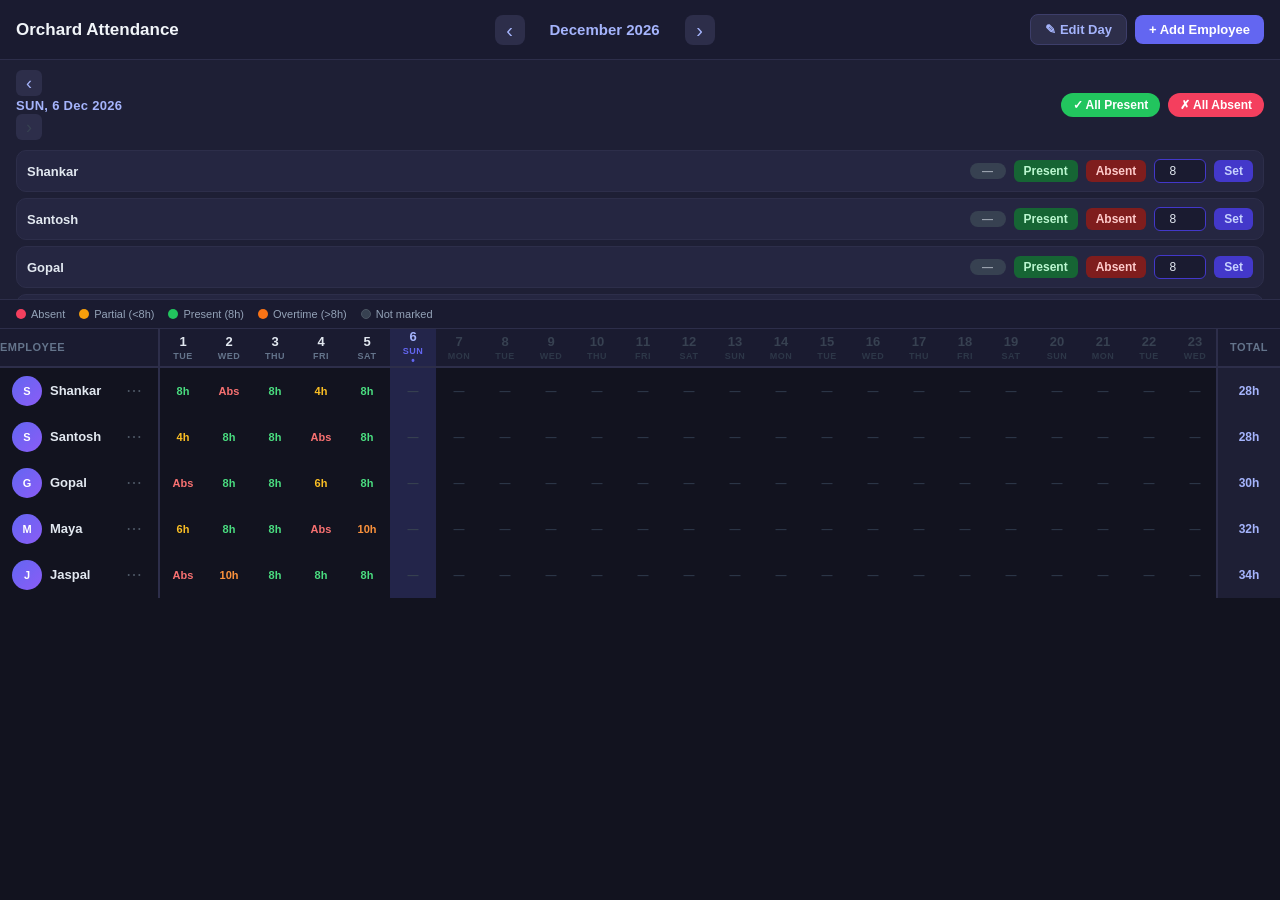
==== attendance-tracker/attendance-tracker-standalone.html @ bece3ba0 "Add prev/next day arrows to quick panel - ‹ › buttons appear beside the date label once a day is sel" ====
<!DOCTYPE html>
<html lang="en">
<head>
  <meta charset="UTF-8" />
  <meta name="viewport" content="width=device-width, initial-scale=1.0" />
  <title>Orchard Attendance</title>
  <style>
/* ── Reset ──────────────────────────────────────────────────────────────── */
*, *::before, *::after { box-sizing: border-box; margin: 0; padding: 0; }

html, body { height: 100%; }

body {
  font-family: -apple-system, BlinkMacSystemFont, 'Segoe UI', Roboto, sans-serif;
  background: #12131f;
  color: #e2e8f0;
  display: flex;
  flex-direction: column;
  min-height: 100vh;
  overflow-x: hidden;
}

.view { display: flex; flex-direction: column; height: 100vh; overflow: hidden; }


/* ══════════════════════════════════════════════════════════
   MONTH VIEW – HEADER
══════════════════════════════════════════════════════════ */
.app-header {
  display: flex;
  align-items: center;
  justify-content: space-between;
  gap: 10px;
  padding: 14px 16px;
  background: #1a1b30;
  border-bottom: 1px solid #2d2e4a;
  flex-shrink: 0;
  flex-wrap: wrap;
}

.app-title {
  font-size: 17px;
  font-weight: 700;
  color: #f1f5f9;
  white-space: nowrap;
}

.month-nav-row {
  display: flex;
  align-items: center;
  gap: 10px;
}

.month-label {
  font-size: 15px;
  font-weight: 600;
  color: #a5b4fc;
  min-width: 140px;
  text-align: center;
}

.nav-btn {
  background: #2d2e4a;
  border: none;
  color: #a5b4fc;
  font-size: 20px;
  line-height: 1;
  width: 30px;
  height: 30px;
  border-radius: 8px;
  cursor: pointer;
  display: flex;
  align-items: center;
  justify-content: center;
  transition: background 0.15s;
}
.nav-btn:hover { background: #3d3e6a; }

.add-emp-btn {
  background: #6366f1;
  color: #fff;
  border: none;
  padding: 7px 14px;
  border-radius: 8px;
  font-size: 13px;
  font-weight: 600;
  cursor: pointer;
  white-space: nowrap;
  transition: background 0.2s;
}
.add-emp-btn:hover { background: #4f46e5; }

.header-actions {
  display: flex;
  align-items: center;
  gap: 8px;
  flex-wrap: wrap;
}

.edit-day-btn {
  background: #2d2e4a;
  color: #a5b4fc;
  border: 1px solid #3d3e6a;
  padding: 7px 14px;
  border-radius: 8px;
  font-size: 13px;
  font-weight: 600;
  cursor: pointer;
  white-space: nowrap;
  transition: background 0.2s;
}
.edit-day-btn:hover { background: #3d3e6a; }


/* ══════════════════════════════════════════════════════════
   QUICK MARK PANEL
══════════════════════════════════════════════════════════ */
.quick-panel {
  background: #1e1f35;
  border-bottom: 1px solid #2d2e4a;
  padding: 10px 16px 12px;
  flex-shrink: 0;
  max-height: 240px;
  overflow-y: auto;
}

.quick-panel-hdr {
  display: flex;
  align-items: center;
  justify-content: space-between;
  gap: 10px;
  margin-bottom: 10px;
  flex-wrap: wrap;
}

.day-nav-btn {
  background: #2d2e4a;
  border: none;
  color: #a5b4fc;
  font-size: 18px;
  line-height: 1;
  width: 26px;
  height: 26px;
  border-radius: 6px;
  cursor: pointer;
  display: flex;
  align-items: center;
  justify-content: center;
  flex-shrink: 0;
  transition: background 0.15s;
}
.day-nav-btn:hover:not(:disabled) { background: #3d3e6a; }
.day-nav-btn:disabled { color: #374151; cursor: default; }

.quick-date-label {
  font-size: 13px;
  font-weight: 700;
  color: #a5b4fc;
  letter-spacing: 0.3px;
}

.bulk-actions {
  display: flex;
  gap: 8px;
}

.bulk-btn {
  padding: 5px 12px;
  border: none;
  border-radius: 20px;
  font-size: 12px;
  font-weight: 700;
  cursor: pointer;
  transition: opacity 0.2s;
}
.bulk-btn:hover { opacity: 0.85; }
.bulk-present { background: #22c55e; color: #fff; }
.bulk-absent  { background: #f43f5e; color: #fff; }

.quick-hint {
  font-size: 13px;
  color: #64748b;
  padding: 8px 0;
}

/* Employee quick-mark cards */
.quick-emp-list {
  display: flex;
  flex-direction: column;
  gap: 6px;
}

.qcard {
  display: flex;
  align-items: center;
  gap: 8px;
  padding: 8px 10px;
  background: #252641;
  border-radius: 10px;
  border: 1px solid #2d2e4a;
  flex-wrap: wrap;
}

.qcard-name {
  font-size: 13px;
  font-weight: 600;
  color: #e2e8f0;
  min-width: 80px;
  flex: 1;
}

.qcard-badge {
  font-size: 11px;
  font-weight: 700;
  padding: 2px 8px;
  border-radius: 10px;
  min-width: 36px;
  text-align: center;
}
.badge-unmarked  { background: #374151; color: #9ca3af; }
.badge-present   { background: #16a34a; color: #fff; }
.badge-absent    { background: #dc2626; color: #fff; }
.badge-partial   { background: #d97706; color: #fff; }
.badge-overtime  { background: #ea580c; color: #fff; }

.qbtn {
  padding: 4px 10px;
  border: none;
  border-radius: 6px;
  font-size: 12px;
  font-weight: 600;
  cursor: pointer;
  transition: opacity 0.15s;
}
.qbtn:hover { opacity: 0.8; }
.qbtn-present { background: #166534; color: #bbf7d0; }
.qbtn-absent  { background: #7f1d1d; color: #fecaca; }
.qbtn-set     { background: #4338ca; color: #c7d2fe; }

.qhrs-input {
  width: 52px;
  padding: 4px 6px;
  border-radius: 6px;
  border: 1px solid #4338ca;
  background: #1a1b30;
  color: #e2e8f0;
  font-size: 12px;
  text-align: center;
}

.qcard-future {
  font-size: 11px;
  color: #4b5563;
  font-style: italic;
}


/* ══════════════════════════════════════════════════════════
   LEGEND
══════════════════════════════════════════════════════════ */
.legend-bar {
  display: flex;
  align-items: center;
  gap: 14px;
  padding: 8px 16px;
  background: #1a1b30;
  border-bottom: 1px solid #2d2e4a;
  flex-shrink: 0;
  overflow-x: auto;
  white-space: nowrap;
}

.li {
  display: inline-flex;
  align-items: center;
  gap: 5px;
  font-size: 11px;
  color: #94a3b8;
}

.ld {
  width: 10px;
  height: 10px;
  border-radius: 50%;
  flex-shrink: 0;
}
.ld-absent   { background: #f43f5e; }
.ld-partial  { background: #f59e0b; }
.ld-present  { background: #22c55e; }
.ld-overtime { background: #f97316; }
.ld-unmarked { background: #374151; border: 1px solid #4b5563; }


/* ══════════════════════════════════════════════════════════
   ATTENDANCE GRID
══════════════════════════════════════════════════════════ */
.grid-outer {
  flex: 1;
  overflow: auto;
  position: relative;
}

.att-table {
  border-collapse: separate;
  border-spacing: 0;
  min-width: max-content;
  width: 100%;
}

/* ── Header row ── */
.att-table thead th {
  position: sticky;
  top: 0;
  z-index: 3;
  background: #1a1b30;
  border-bottom: 2px solid #2d2e4a;
  white-space: nowrap;
  padding: 0;
}

/* ── Employee column (sticky left) ── */
.th-emp, .td-emp {
  position: sticky;
  left: 0;
  z-index: 4;
  background: #1a1b30;
  min-width: 160px;
  max-width: 200px;
}
.th-emp { z-index: 6; } /* corner: sticky both top and left */
.td-emp { background: #12131f; border-right: 2px solid #2d2e4a; }

/* ── Total column (sticky right) ── */
.th-total, .td-total {
  position: sticky;
  right: 0;
  z-index: 4;
  background: #1a1b30;
  min-width: 64px;
  text-align: center;
}
.th-total { z-index: 6; } /* corner */
.td-total {
  background: #1e1f35;
  font-weight: 700;
  color: #a5b4fc;
  border-left: 2px solid #2d2e4a;
  font-size: 12px;
  padding: 0 10px;
}

/* ── Header cells ── */
.th-emp {
  padding: 10px 12px;
  font-size: 11px;
  font-weight: 700;
  color: #64748b;
  letter-spacing: 0.5px;
  text-align: left;
  border-right: 2px solid #2d2e4a;
}

.th-total {
  padding: 10px 8px;
  font-size: 11px;
  font-weight: 700;
  color: #64748b;
  letter-spacing: 0.5px;
  border-left: 2px solid #2d2e4a;
}

.th-day {
  padding: 6px 4px;
  text-align: center;
  min-width: 46px;
  cursor: pointer;
  transition: background 0.15s;
  user-select: none;
}
.th-day:hover { background: #252641; }

.th-dnum {
  display: block;
  font-size: 13px;
  font-weight: 700;
  color: #e2e8f0;
  line-height: 1.2;
}
.th-dname {
  display: block;
  font-size: 9px;
  color: #64748b;
  letter-spacing: 0.5px;
  margin-top: 1px;
}
.today-bullet {
  display: block;
  font-size: 10px;
  color: #6366f1;
  line-height: 1;
}

/* Today column */
.col-today .th-dnum { color: #6366f1; }
.col-today .th-dname { color: #6366f1; }
.col-today { background: #1c1e3a; }

/* Future column */
.col-future .th-dnum { color: #374151; }
.col-future .th-dname { color: #2d3748; }

/* Selected column */
.col-selected { background: #23254a !important; }
.col-selected .th-dnum { color: #a5b4fc; }

/* ── Body rows ── */
.att-table tbody tr {
  border-bottom: 1px solid #1e1f35;
}
.att-table tbody tr:hover .td-emp { background: #1e1f35; }

/* ── Day cells ── */
.td-day {
  text-align: center;
  font-size: 11px;
  font-weight: 600;
  padding: 10px 4px;
  cursor: pointer;
  transition: background 0.12s, opacity 0.12s;
  color: #94a3b8;
}
.td-day:hover { background: #252641; }

.td-day.cell-future { color: #2d3748; cursor: default; }
.td-day.cell-future:hover { background: transparent; }

/* Column highlighting */
.td-day.cell-today-col { background: #1c1e3a; }
.td-day.cell-sel-col   { background: #23254a; }

/* Attendance status colours */
.cell-present  { color: #4ade80; }
.cell-absent   { color: #f87171; }
.cell-partial  { color: #fbbf24; }
.cell-overtime { color: #fb923c; }
.cell-unmarked { color: #374151; }

/* ── Employee name cell ── */
.emp-row-cell {
  display: flex;
  align-items: center;
  gap: 8px;
  padding: 8px 12px;
}

.emp-av {
  width: 30px;
  height: 30px;
  border-radius: 50%;
  background: linear-gradient(135deg, #6366f1, #8b5cf6);
  display: flex;
  align-items: center;
  justify-content: center;
  font-size: 11px;
  font-weight: 700;
  color: #fff;
  flex-shrink: 0;
}

.emp-nm {
  font-size: 13px;
  font-weight: 600;
  color: #e2e8f0;
  cursor: pointer;
  flex: 1;
  white-space: nowrap;
  overflow: hidden;
  text-overflow: ellipsis;
  transition: color 0.15s;
}
.emp-nm:hover { color: #a5b4fc; text-decoration: underline; }

.emp-menu {
  background: none;
  border: none;
  color: #4b5563;
  font-size: 16px;
  cursor: pointer;
  padding: 2px 4px;
  border-radius: 4px;
  flex-shrink: 0;
  line-height: 1;
  transition: color 0.15s, background 0.15s;
}
.emp-menu:hover { color: #a5b4fc; background: #2d2e4a; }


/* ══════════════════════════════════════════════════════════
   EMPLOYEE VIEW
══════════════════════════════════════════════════════════ */
.emp-header {
  display: flex;
  align-items: center;
  justify-content: space-between;
  padding: 14px 16px;
  background: #fff;
  border-bottom: 1px solid #f0f0f0;
  flex-shrink: 0;
}

.back-btn {
  background: none;
  border: none;
  font-size: 15px;
  font-weight: 600;
  color: #6366f1;
  cursor: pointer;
  padding: 4px 0;
}

.emp-header-title {
  font-size: 16px;
  font-weight: 700;
  color: #1a1a2e;
}

#employee-view {
  background: #f8fafc;
  overflow-y: auto;
}

/* ── Profile Card ── */
.ep-profile-card {
  display: flex;
  align-items: center;
  gap: 16px;
  padding: 20px 20px 16px;
  background: #fff;
}

.ep-avatar {
  width: 68px;
  height: 68px;
  border-radius: 50%;
  background: linear-gradient(135deg, #6366f1, #8b5cf6);
  display: flex;
  align-items: center;
  justify-content: center;
  font-size: 22px;
  font-weight: 800;
  color: #fff;
  flex-shrink: 0;
}

.ep-name {
  font-size: 20px;
  font-weight: 800;
  color: #1a1a2e;
}

.ep-role {
  font-size: 13px;
  color: #6b7280;
  margin-top: 3px;
}

/* ── Stats Row ── */
.ep-stats-row {
  display: flex;
  align-items: stretch;
  margin: 0 16px 14px;
  background: #fff;
  border-radius: 14px;
  border: 1px solid #e5e7eb;
  overflow: hidden;
}

.ep-stat {
  flex: 1;
  display: flex;
  flex-direction: column;
  align-items: center;
  justify-content: center;
  padding: 14px 8px;
  gap: 4px;
}

.ep-stat-num {
  font-size: 22px;
  font-weight: 800;
  color: #1a1a2e;
}

.ep-stat-lbl {
  font-size: 11px;
  color: #9ca3af;
  text-align: center;
}

.ep-stat-divider {
  width: 1px;
  background: #e5e7eb;
  margin: 10px 0;
}

/* ── Calendar nav ── */
.ep-cal-nav {
  display: flex;
  align-items: center;
  justify-content: space-between;
  padding: 10px 20px 6px;
}

.ep-cal-month {
  font-size: 15px;
  font-weight: 700;
  color: #1a1a2e;
}

.ep-nav-btn {
  background: #f3f4f6;
  border: none;
  width: 32px;
  height: 32px;
  border-radius: 8px;
  font-size: 18px;
  cursor: pointer;
  color: #374151;
  display: flex;
  align-items: center;
  justify-content: center;
  transition: background 0.15s;
}
.ep-nav-btn:hover { background: #e5e7eb; }

/* ── Calendar grid ── */
.ep-calendar {
  padding: 0 16px 8px;
}

.ep-cal-header {
  display: grid;
  grid-template-columns: repeat(7, 1fr);
  margin-bottom: 4px;
}

.ep-cal-header span {
  text-align: center;
  font-size: 11px;
  font-weight: 700;
  color: #9ca3af;
  padding: 6px 0;
}

.ep-cal-grid {
  display: grid;
  grid-template-columns: repeat(7, 1fr);
  gap: 4px;
}

.ep-day {
  aspect-ratio: 1;
  display: flex;
  align-items: center;
  justify-content: center;
  border-radius: 50%;
  font-size: 13px;
  font-weight: 500;
  cursor: pointer;
  color: #374151;
  transition: all 0.12s;
  user-select: none;
  position: relative;
}

.ep-day.empty { pointer-events: none; }

.ep-day.ep-future { color: #d1d5db; cursor: default; pointer-events: none; }

.ep-day.ep-today {
  font-weight: 800;
  box-shadow: 0 0 0 2px #6366f1;
  color: #6366f1;
}

.ep-day:not(.empty):not(.ep-future):hover {
  background: #f3f4f6;
}

/* Attendance states on calendar */
.ep-day.ep-present  { background: #22c55e; color: #fff; }
.ep-day.ep-absent   { background: #f43f5e; color: #fff; }
.ep-day.ep-partial  { background: linear-gradient(135deg, #22c55e 50%, #fbbf24 50%); color: #fff; }
.ep-day.ep-overtime { background: #f97316; color: #fff; }
.ep-day.ep-unmarked { color: #374151; }

/* today + status combo */
.ep-day.ep-today.ep-present  { background: #16a34a; box-shadow: 0 0 0 2px #16a34a; color: #fff; }
.ep-day.ep-today.ep-absent   { background: #e11d48; box-shadow: 0 0 0 2px #e11d48; color: #fff; }
.ep-day.ep-today.ep-partial  { background: linear-gradient(135deg, #16a34a 50%, #d97706 50%); box-shadow: 0 0 0 2px #16a34a; color: #fff; }
.ep-day.ep-today.ep-overtime { background: #ea580c; box-shadow: 0 0 0 2px #ea580c; color: #fff; }

/* Hours label under day number */
.ep-day .ep-hrs-sub {
  position: absolute;
  bottom: 1px;
  font-size: 7px;
  font-weight: 700;
  opacity: 0.85;
  line-height: 1;
}

/* ── Employee view legend ── */
.ep-legend {
  display: flex;
  flex-wrap: wrap;
  gap: 12px;
  padding: 8px 20px 20px;
}

.ep-li {
  display: flex;
  align-items: center;
  gap: 6px;
  font-size: 12px;
  color: #6b7280;
}

.ep-ld {
  width: 13px;
  height: 13px;
  border-radius: 50%;
  flex-shrink: 0;
}
.ep-ld.present  { background: #22c55e; }
.ep-ld.absent   { background: #f43f5e; }
.ep-ld.partial  { background: linear-gradient(135deg, #22c55e 50%, #fbbf24 50%); }
.ep-ld.overtime { background: #f97316; }


/* ══════════════════════════════════════════════════════════
   CELL EDIT POPUP
══════════════════════════════════════════════════════════ */
.popup-overlay {
  position: fixed;
  inset: 0;
  z-index: 40;
  background: transparent;
}

.cell-popup {
  position: fixed;
  z-index: 50;
  background: #1e1f35;
  border: 1px solid #3d3e6a;
  border-radius: 12px;
  min-width: 220px;
  box-shadow: 0 8px 32px rgba(0,0,0,0.5);
}

.cp-header {
  display: flex;
  align-items: center;
  justify-content: space-between;
  padding: 10px 14px 8px;
  border-bottom: 1px solid #2d2e4a;
}

.cp-title {
  font-size: 12px;
  font-weight: 700;
  color: #a5b4fc;
}

.cp-close {
  background: none;
  border: none;
  color: #64748b;
  font-size: 18px;
  cursor: pointer;
  line-height: 1;
  padding: 0 2px;
}
.cp-close:hover { color: #e2e8f0; }

.cp-body {
  padding: 12px 14px 14px;
  display: flex;
  flex-direction: column;
  gap: 10px;
}

.cp-quick-row {
  display: flex;
  gap: 8px;
}

.cp-btn {
  flex: 1;
  padding: 8px 4px;
  border: none;
  border-radius: 8px;
  font-size: 12px;
  font-weight: 700;
  cursor: pointer;
  transition: opacity 0.15s;
}
.cp-btn:hover { opacity: 0.85; }
.cp-present { background: #16a34a; color: #fff; }
.cp-absent  { background: #dc2626; color: #fff; }
.cp-set     { background: #4338ca; color: #c7d2fe; flex: 0; padding: 8px 14px; }

.cp-custom-row {
  display: flex;
  align-items: center;
  gap: 8px;
}

.cp-custom-label {
  font-size: 11px;
  color: #94a3b8;
  flex: 1;
}

.cp-hours-input {
  width: 58px;
  padding: 6px 8px;
  border-radius: 6px;
  border: 1px solid #4338ca;
  background: #12131f;
  color: #e2e8f0;
  font-size: 13px;
  text-align: center;
}

.cp-clear-btn {
  width: 100%;
  padding: 7px;
  border: 1px solid #374151;
  border-radius: 8px;
  background: transparent;
  color: #6b7280;
  font-size: 12px;
  cursor: pointer;
  transition: all 0.15s;
}
.cp-clear-btn:hover { border-color: #f43f5e; color: #f43f5e; }


/* ══════════════════════════════════════════════════════════
   ADD EMPLOYEE MODAL
══════════════════════════════════════════════════════════ */
.modal-overlay {
  position: fixed;
  inset: 0;
  background: rgba(0,0,0,0.7);
  z-index: 60;
  display: flex;
  align-items: center;
  justify-content: center;
  padding: 20px;
}

.modal {
  background: #1e1f35;
  border: 1px solid #3d3e6a;
  border-radius: 16px;
  padding: 24px;
  width: 100%;
  max-width: 360px;
  box-shadow: 0 12px 48px rgba(0,0,0,0.6);
}

.modal-title {
  font-size: 17px;
  font-weight: 700;
  color: #e2e8f0;
  margin-bottom: 18px;
}

.modal-field {
  display: flex;
  flex-direction: column;
  gap: 6px;
  margin-bottom: 14px;
}

.modal-field label {
  font-size: 12px;
  font-weight: 600;
  color: #94a3b8;
}

.modal-hint {
  font-size: 12px;
  color: #64748b;
  margin-bottom: 16px;
  line-height: 1.5;
}

.modal-field input {
  padding: 10px 12px;
  border-radius: 8px;
  border: 1px solid #3d3e6a;
  background: #12131f;
  color: #e2e8f0;
  font-size: 14px;
  outline: none;
  transition: border-color 0.2s;
}
.modal-field input:focus { border-color: #6366f1; }
.modal-field input[type="date"] { color-scheme: dark; cursor: pointer; }

.modal-actions {
  display: flex;
  gap: 10px;
  margin-top: 20px;
}

.modal-cancel {
  flex: 1;
  padding: 10px;
  border: 1px solid #374151;
  border-radius: 8px;
  background: transparent;
  color: #94a3b8;
  font-size: 14px;
  font-weight: 600;
  cursor: pointer;
  transition: all 0.15s;
}
.modal-cancel:hover { border-color: #64748b; color: #e2e8f0; }

.modal-add {
  flex: 2;
  padding: 10px;
  border: none;
  border-radius: 8px;
  background: #6366f1;
  color: #fff;
  font-size: 14px;
  font-weight: 700;
  cursor: pointer;
  transition: background 0.15s;
}
.modal-add:hover { background: #4f46e5; }


/* ══════════════════════════════════════════════════════════
   CONTEXT MENU (employee ⋯)
══════════════════════════════════════════════════════════ */
.ctx-menu {
  position: fixed;
  z-index: 55;
  background: #1e1f35;
  border: 1px solid #3d3e6a;
  border-radius: 10px;
  min-width: 170px;
  box-shadow: 0 6px 20px rgba(0,0,0,0.5);
  overflow: hidden;
}

.ctx-item {
  display: block;
  width: 100%;
  padding: 11px 16px;
  background: none;
  border: none;
  text-align: left;
  font-size: 13px;
  font-weight: 500;
  color: #e2e8f0;
  cursor: pointer;
  transition: background 0.12s;
}
.ctx-item:hover { background: #2d2e4a; }
.ctx-danger { color: #f87171; }
.ctx-danger:hover { background: #3b1a1a; }


/* ══════════════════════════════════════════════════════════
   TOAST
══════════════════════════════════════════════════════════ */
.toast {
  position: fixed;
  bottom: 28px;
  left: 50%;
  transform: translateX(-50%) translateY(80px);
  background: #1e1f35;
  border: 1px solid #3d3e6a;
  color: #e2e8f0;
  padding: 10px 22px;
  border-radius: 22px;
  font-size: 13px;
  font-weight: 600;
  opacity: 0;
  transition: all 0.28s ease;
  pointer-events: none;
  white-space: nowrap;
  z-index: 100;
  box-shadow: 0 4px 16px rgba(0,0,0,0.4);
}
.toast.show {
  opacity: 1;
  transform: translateX(-50%) translateY(0);
}

</style>
</head>
<body>

  <!-- ══════════════════════════════════════════════════════════════════
       MONTH VIEW  (default)
  ══════════════════════════════════════════════════════════════════ -->
  <div id="month-view" class="view">

    <!-- Header -->
    <header class="app-header">
      <span class="app-title">Orchard Attendance</span>
      <div class="month-nav-row">
        <button class="nav-btn" id="mv-prev">&#8249;</button>
        <span class="month-label" id="mv-month-label">February 2026</span>
        <button class="nav-btn" id="mv-next">&#8250;</button>
      </div>
      <div class="header-actions">
        <button class="edit-day-btn" id="edit-day-btn">&#9998; Edit Day</button>
        <button class="add-emp-btn" id="add-emp-btn">+ Add Employee</button>
      </div>
    </header>

    <!-- Quick Mark Panel -->
    <div class="quick-panel" id="quick-panel">
      <div class="quick-panel-hdr">
        <div class="quick-date-info">
          <button class="day-nav-btn" id="qd-prev" style="display:none">&#8249;</button>
          <span class="quick-date-label" id="quick-date-label">Select a day to mark attendance</span>
          <button class="day-nav-btn" id="qd-next" style="display:none">&#8250;</button>
        </div>
        <div class="bulk-actions" id="bulk-actions" style="display:none">
          <button class="bulk-btn bulk-present" id="bulk-present">&#10003; All Present</button>
          <button class="bulk-btn bulk-absent"  id="bulk-absent">&#10007; All Absent</button>
        </div>
      </div>
      <div class="quick-emp-list" id="quick-emp-list">
        <p class="quick-hint">&#8593; Click any day column above to mark attendance</p>
      </div>
    </div>

    <!-- Legend -->
    <div class="legend-bar">
      <span class="li"><span class="ld ld-absent"></span>Absent</span>
      <span class="li"><span class="ld ld-partial"></span>Partial (&lt;8h)</span>
      <span class="li"><span class="ld ld-present"></span>Present (8h)</span>
      <span class="li"><span class="ld ld-overtime"></span>Overtime (&gt;8h)</span>
      <span class="li"><span class="ld ld-unmarked"></span>Not marked</span>
    </div>

    <!-- Attendance Grid -->
    <div class="grid-outer" id="grid-outer">
      <table class="att-table">
        <thead><tr id="grid-head-row"></tr></thead>
        <tbody id="grid-body"></tbody>
      </table>
    </div>

  </div><!-- /month-view -->


  <!-- ══════════════════════════════════════════════════════════════════
       EMPLOYEE VIEW
  ══════════════════════════════════════════════════════════════════ -->
  <div id="employee-view" class="view" style="display:none">
    <header class="emp-header">
      <button class="back-btn" id="back-btn">&#8592; Back</button>
      <span class="emp-header-title">Employee Details</span>
      <span></span>
    </header>
    <div id="emp-view-content"></div>
  </div>


  <!-- ══════════════════════════════════════════════════════════════════
       CELL EDIT POPUP  (shared between both views)
  ══════════════════════════════════════════════════════════════════ -->
  <div class="popup-overlay" id="popup-overlay" style="display:none"></div>
  <div class="cell-popup" id="cell-popup" style="display:none">
    <div class="cp-header">
      <span class="cp-title" id="cp-title"></span>
      <button class="cp-close" id="cp-close">&times;</button>
    </div>
    <div class="cp-body">
      <div class="cp-quick-row">
        <button class="cp-btn cp-present" id="cp-present">&#10003; Present (8h)</button>
        <button class="cp-btn cp-absent"  id="cp-absent">&#10007; Absent (0h)</button>
      </div>
      <div class="cp-custom-row">
        <label class="cp-custom-label">Custom hours:</label>
        <input class="cp-hours-input" type="number" id="cp-hours" min="0" max="24" step="0.5" value="8" />
        <button class="cp-btn cp-set" id="cp-set">Set</button>
      </div>
      <button class="cp-clear-btn" id="cp-clear">Clear / Unmark</button>
    </div>
  </div>


  <!-- ══════════════════════════════════════════════════════════════════
       ADD EMPLOYEE MODAL
  ══════════════════════════════════════════════════════════════════ -->
  <div class="modal-overlay" id="modal-overlay" style="display:none">
    <div class="modal">
      <h3 class="modal-title">Add New Employee</h3>
      <div class="modal-field">
        <label>Name</label>
        <input type="text" id="new-emp-name" placeholder="e.g. Ravi Kumar" autocomplete="off" />
      </div>
      <div class="modal-field">
        <label>Role</label>
        <input type="text" id="new-emp-role" placeholder="e.g. Maid, Driver, Cook" autocomplete="off" />
      </div>
      <div class="modal-actions">
        <button class="modal-cancel" id="modal-cancel">Cancel</button>
        <button class="modal-add"    id="modal-add">Add Employee</button>
      </div>
    </div>
  </div>

  <!-- ══════════════════════════════════════════════════════════════════
       EDIT DAY MODAL
  ══════════════════════════════════════════════════════════════════ -->
  <div class="modal-overlay" id="edit-day-overlay" style="display:none">
    <div class="modal">
      <h3 class="modal-title">&#9998; Edit a Previous Day</h3>
      <p class="modal-hint">Jump to any past date to view and edit attendance.</p>
      <div class="modal-field">
        <label>Select Date</label>
        <input type="date" id="edit-day-date" />
      </div>
      <div class="modal-actions">
        <button class="modal-cancel" id="edit-day-cancel">Cancel</button>
        <button class="modal-add"    id="edit-day-go">Go to Day</button>
      </div>
    </div>
  </div>

  <!-- Employee context menu -->
  <div class="ctx-menu" id="ctx-menu" style="display:none">
    <button class="ctx-item" id="ctx-view">&#128100; View Details</button>
    <button class="ctx-item ctx-danger" id="ctx-remove">&#128465; Remove Employee</button>
  </div>

  <!-- Toast -->
  <div class="toast" id="toast"></div>

  <script>
// ─── Constants ───────────────────────────────────────────────────────────────
const TODAY       = new Date();
const MONTHS      = ['January','February','March','April','May','June',
                     'July','August','September','October','November','December'];
const DAYS_SHORT  = ['SUN','MON','TUE','WED','THU','FRI','SAT'];

// ─── State ───────────────────────────────────────────────────────────────────
let S = {
  employees: [
    { id: 'e1', name: 'Shankar',  role: 'Worker' },
    { id: 'e2', name: 'Santosh',  role: 'Worker' },
    { id: 'e3', name: 'Gopal',    role: 'Worker' },
    { id: 'e4', name: 'Maya',     role: 'Maid'   },
    { id: 'e5', name: 'Jaspal',   role: 'Worker' },
  ],
  attendance: {},   // key: `${empId}|YYYY-MM-DD`  → hours (number, 0 = absent)
  viewYear:   TODAY.getFullYear(),
  viewMonth:  TODAY.getMonth(),
  selDay:     TODAY.getDate(),     // selected day in month view
  selEmpId:   null,
  empViewYear:  TODAY.getFullYear(),
  empViewMonth: TODAY.getMonth(),
  curView:    'month',             // 'month' | 'employee'
};

// Transient (not saved)
let popupEmpId = null;
let popupDay   = null;
let popupView  = 'month';         // which view opened the popup
let ctxEmpId   = null;

// ─── Persistence ─────────────────────────────────────────────────────────────
function save() {
  localStorage.setItem('orchard_v2', JSON.stringify({
    e: S.employees,
    a: S.attendance,
  }));
}

function load() {
  try {
    const raw = localStorage.getItem('orchard_v2');
    if (!raw) return;
    const d = JSON.parse(raw);
    if (Array.isArray(d.e) && d.e.length) S.employees  = d.e;
    if (d.a && typeof d.a === 'object')   S.attendance = d.a;
  } catch { /* ignore */ }
}

// ─── Key Helpers ──────────────────────────────────────────────────────────────
function dk(y, m, d) {
  return `${y}-${String(m + 1).padStart(2,'0')}-${String(d).padStart(2,'0')}`;
}
function ak(empId, dateStr) { return `${empId}|${dateStr}`; }

function getHrs(empId, dateStr) {
  const v = S.attendance[ak(empId, dateStr)];
  return v === undefined ? null : v;
}

function setHrs(empId, dateStr, hours) {
  if (hours === null) delete S.attendance[ak(empId, dateStr)];
  else S.attendance[ak(empId, dateStr)] = Number(hours);
  save();
}

// ─── Date Helpers ─────────────────────────────────────────────────────────────
function dim(y, m)   { return new Date(y, m + 1, 0).getDate(); }
function dow(y, m, d){ return new Date(y, m, d).getDay(); }   // 0=Sun

function dayStatus(y, m, d) {
  const td = new Date(TODAY.getFullYear(), TODAY.getMonth(), TODAY.getDate());
  const cd = new Date(y, m, d);
  if (cd.getTime() === td.getTime()) return 'today';
  if (cd < td) return 'past';
  return 'future';
}

// ─── Status / Labels ──────────────────────────────────────────────────────────
function statusOf(hrs) {
  if (hrs === null)  return 'unmarked';
  if (hrs === 0)     return 'absent';
  if (hrs < 8)       return 'partial';
  if (hrs === 8)     return 'present';
  return 'overtime';
}

function hrsLabel(hrs) {
  if (hrs === null) return '—';
  if (hrs === 0)    return 'Abs';
  return `${hrs}h`;
}

function initials(name) {
  return name.split(' ').map(w => w[0] || '').join('').slice(0, 2).toUpperCase();
}

// ─── Toast ────────────────────────────────────────────────────────────────────
let toastTimer;
function toast(msg) {
  const el = document.getElementById('toast');
  el.textContent = msg;
  el.classList.add('show');
  clearTimeout(toastTimer);
  toastTimer = setTimeout(() => el.classList.remove('show'), 2400);
}

// ─── Seed demo data (first load only) ─────────────────────────────────────────
function seedDemo() {
  if (localStorage.getItem('orchard_seeded_v2')) return;
  const y = TODAY.getFullYear(), m = TODAY.getMonth();
  const statuses = [8, 8, 0, 8, 4, 8, 8, 0, 8, 8, 6, 8, 8, 0, 10, 8, 8];
  S.employees.forEach(emp => {
    for (let d = 1; d < TODAY.getDate(); d++) {
      const hrs = statuses[(d + S.employees.indexOf(emp) * 3) % statuses.length];
      setHrs(emp.id, dk(y, m, d), hrs);
    }
  });
  localStorage.setItem('orchard_seeded_v2', '1');
}

// ════════════════════════════════════════════════════════════
// MONTH GRID VIEW
// ════════════════════════════════════════════════════════════

function renderMonthView() {
  const { viewYear: y, viewMonth: m, selDay } = S;
  const totalDays = dim(y, m);

  document.getElementById('mv-month-label').textContent = `${MONTHS[m]} ${y}`;

  // ── Build header row ──────────────────────────────────────
  const headRow = document.getElementById('grid-head-row');
  headRow.innerHTML = '';

  // Employee th
  const empTh = document.createElement('th');
  empTh.className = 'th-emp';
  empTh.textContent = 'EMPLOYEE';
  headRow.appendChild(empTh);

  // Day ths
  for (let d = 1; d <= totalDays; d++) {
    const th   = document.createElement('th');
    th.className = 'th-day';
    const ds   = dayStatus(y, m, d);
    const isSel = d === selDay;

    if (ds === 'today')  th.classList.add('col-today');
    if (ds === 'future') th.classList.add('col-future');
    if (isSel)           th.classList.add('col-selected');

    th.innerHTML =
      `<span class="th-dnum">${d}</span>` +
      `<span class="th-dname">${DAYS_SHORT[dow(y, m, d)]}</span>` +
      (ds === 'today' ? '<span class="today-bullet">•</span>' : '');

    th.dataset.day = d;
    th.addEventListener('click', () => { S.selDay = d; renderMonthView(); });
    headRow.appendChild(th);
  }

  // Total th
  const totTh = document.createElement('th');
  totTh.className = 'th-total';
  totTh.textContent = 'TOTAL';
  headRow.appendChild(totTh);

  // ── Build body rows ───────────────────────────────────────
  const tbody = document.getElementById('grid-body');
  tbody.innerHTML = '';

  for (const emp of S.employees) {
    const tr = document.createElement('tr');

    // Employee name cell
    const nameTd = document.createElement('td');
    nameTd.className = 'td-emp';
    nameTd.innerHTML =
      `<div class="emp-row-cell">` +
        `<span class="emp-av">${initials(emp.name)}</span>` +
        `<span class="emp-nm" data-id="${emp.id}">${emp.name}</span>` +
        `<button class="emp-menu" data-id="${emp.id}" title="Options">&#8943;</button>` +
      `</div>`;

    nameTd.querySelector('.emp-nm').addEventListener('click', () => openEmployeeView(emp.id));
    nameTd.querySelector('.emp-menu').addEventListener('click', e => showCtxMenu(emp.id, e));
    tr.appendChild(nameTd);

    // Day cells
    let monthTotal = 0;
    for (let d = 1; d <= totalDays; d++) {
      const dateStr = dk(y, m, d);
      const hrs     = getHrs(emp.id, dateStr);
      const status  = statusOf(hrs);
      const ds      = dayStatus(y, m, d);
      const isSel   = d === selDay;

      if (hrs !== null) monthTotal += hrs;

      const td = document.createElement('td');
      td.className = `td-day cell-${status}`;
      if (ds === 'today')  td.classList.add('cell-today-col');
      if (ds === 'future') td.classList.add('cell-future');
      if (isSel)           td.classList.add('cell-sel-col');

      td.textContent   = hrsLabel(hrs);
      td.dataset.empId = emp.id;
      td.dataset.day   = d;

      if (ds !== 'future') {
        td.addEventListener('click', e => openCellPopup(emp.id, d, td, e));
      }
      tr.appendChild(td);
    }

    // Total cell
    const totTd = document.createElement('td');
    totTd.className = 'td-total';
    totTd.textContent = monthTotal > 0 ? `${monthTotal}h` : '—';
    tr.appendChild(totTd);

    tbody.appendChild(tr);
  }

  renderQuickPanel();

  // Scroll selected / today column into view
  requestAnimationFrame(() => {
    const selTh = headRow.querySelector('.col-selected') ||
                  headRow.querySelector('.col-today');
    if (selTh) selTh.scrollIntoView({ behavior: 'smooth', block: 'nearest', inline: 'center' });
  });
}

// ─── Quick Mark Panel ────────────────────────────────────────────────────────
function renderQuickPanel() {
  const { selDay, viewYear: y, viewMonth: m } = S;
  const dateStr  = selDay ? dk(y, m, selDay) : null;
  const ds       = selDay ? dayStatus(y, m, selDay) : null;
  const isFuture = ds === 'future';

  const labelEl     = document.getElementById('quick-date-label');
  const bulkActions = document.getElementById('bulk-actions');
  const listEl      = document.getElementById('quick-emp-list');
  const prevBtn     = document.getElementById('qd-prev');
  const nextBtn     = document.getElementById('qd-next');

  if (!selDay) {
    prevBtn.style.display = 'none';
    nextBtn.style.display = 'none';
    bulkActions.style.display = 'none';
    listEl.innerHTML = '<p class="quick-hint">&#8593; Click any day column above to mark attendance</p>';
    return;
  }

  // Show nav arrows; disable next if already on today
  prevBtn.style.display = '';
  nextBtn.style.display = '';
  const todayDate = new Date(TODAY.getFullYear(), TODAY.getMonth(), TODAY.getDate());
  const selDate   = new Date(y, m, selDay);
  nextBtn.disabled = selDate >= todayDate;

  const dayLabel = `${DAYS_SHORT[dow(y, m, selDay)]}, ${selDay} ${MONTHS[m].slice(0,3)} ${y}`;
  labelEl.textContent = dayLabel;

  bulkActions.style.display = isFuture ? 'none' : 'flex';
  listEl.innerHTML = '';

  S.employees.forEach(emp => {
    const hrs    = getHrs(emp.id, dateStr);
    const status = statusOf(hrs);

    const card = document.createElement('div');
    card.className = 'qcard';

    if (isFuture) {
      card.innerHTML =
        `<span class="qcard-name">${emp.name}</span>` +
        `<span class="qcard-future">Future date – cannot mark</span>`;
    } else {
      const defHrs = (hrs !== null && hrs !== 0 && hrs !== 8) ? hrs : 8;
      card.innerHTML =
        `<span class="qcard-name">${emp.name}</span>` +
        `<span class="qcard-badge badge-${status}">${hrsLabel(hrs)}</span>` +
        `<button class="qbtn qbtn-present" data-emp="${emp.id}">Present</button>` +
        `<button class="qbtn qbtn-absent"  data-emp="${emp.id}">Absent</button>` +
        `<input  class="qhrs-input" type="number" min="0" max="24" step="0.5" value="${defHrs}" />` +
        `<button class="qbtn qbtn-set"     data-emp="${emp.id}">Set</button>`;

      const inp = card.querySelector('.qhrs-input');
      card.querySelector('.qbtn-present').addEventListener('click', () => {
        setHrs(emp.id, dateStr, 8);
        renderMonthView();
        toast(`${emp.name}: Present (8h)`);
      });
      card.querySelector('.qbtn-absent').addEventListener('click', () => {
        setHrs(emp.id, dateStr, 0);
        renderMonthView();
        toast(`${emp.name}: Absent`);
      });
      card.querySelector('.qbtn-set').addEventListener('click', () => {
        const v = parseFloat(inp.value);
        if (isNaN(v) || v < 0 || v > 24) { toast('Enter hours between 0 and 24'); return; }
        setHrs(emp.id, dateStr, v);
        renderMonthView();
        toast(`${emp.name}: ${v}h`);
      });
    }

    listEl.appendChild(card);
  });
}

// ─── Day navigation (prev / next) ────────────────────────────────────────────
function changeSelDay(dir) {
  if (!S.selDay) return;
  let y = S.viewYear, m = S.viewMonth, d = S.selDay + dir;

  if (d < 1) {
    m--;
    if (m < 0) { m = 11; y--; }
    d = dim(y, m);
  } else if (d > dim(y, m)) {
    m++;
    if (m > 11) { m = 0; y++; }
    d = 1;
  }

  // Never step into the future
  const target    = new Date(y, m, d);
  const todayDate = new Date(TODAY.getFullYear(), TODAY.getMonth(), TODAY.getDate());
  if (target > todayDate) return;

  S.viewYear  = y;
  S.viewMonth = m;
  S.selDay    = d;
  closeCellPopup();
  renderMonthView();
}

// ─── Mark All for selected day ────────────────────────────────────────────────
function markAllForDay(type) {
  if (!S.selDay) return;
  const dateStr = dk(S.viewYear, S.viewMonth, S.selDay);
  const hrs     = type === 'present' ? 8 : 0;
  S.employees.forEach(emp => setHrs(emp.id, dateStr, hrs));
  renderMonthView();
  toast(type === 'present' ? 'All marked Present (8h)' : 'All marked Absent');
}

// ─── Month navigation (month view) ───────────────────────────────────────────
function changeMonthView(dir) {
  S.viewMonth += dir;
  if (S.viewMonth > 11) { S.viewMonth = 0;  S.viewYear++;  }
  if (S.viewMonth < 0)  { S.viewMonth = 11; S.viewYear--;  }
  // Keep selDay within valid range
  S.selDay = Math.min(S.selDay, dim(S.viewYear, S.viewMonth));
  closeCellPopup();
  renderMonthView();
}


// ════════════════════════════════════════════════════════════
// CELL EDIT POPUP
// ════════════════════════════════════════════════════════════

function openCellPopup(empId, day, cellEl, evt) {
  evt.stopPropagation();
  popupEmpId = empId;
  popupDay   = day;
  popupView  = S.curView;

  const y  = S.curView === 'month' ? S.viewYear  : S.empViewYear;
  const m  = S.curView === 'month' ? S.viewMonth : S.empViewMonth;
  const dateStr = dk(y, m, day);
  const hrs     = getHrs(empId, dateStr);
  const emp     = S.employees.find(e => e.id === empId);
  const dayName = DAYS_SHORT[dow(y, m, day)];

  document.getElementById('cp-title').textContent =
    `${emp.name} – ${dayName} ${day} ${MONTHS[m].slice(0,3)} ${y}`;
  document.getElementById('cp-hours').value = hrs !== null ? hrs : 8;

  const popup   = document.getElementById('cell-popup');
  const overlay = document.getElementById('popup-overlay');
  popup.style.display   = 'block';
  overlay.style.display = 'block';

  // Position near cell
  const rect = cellEl.getBoundingClientRect();
  let top  = rect.bottom + 6;
  let left = rect.left;
  popup.style.top  = `${top}px`;
  popup.style.left = `${left}px`;

  requestAnimationFrame(() => {
    const pw = popup.offsetWidth;
    const ph = popup.offsetHeight;
    if (left + pw > window.innerWidth - 8)  left = window.innerWidth  - pw - 8;
    if (top  + ph > window.innerHeight - 8) top  = rect.top - ph - 6;
    popup.style.top  = `${top}px`;
    popup.style.left = `${left}px`;
  });
}

function closeCellPopup() {
  document.getElementById('cell-popup').style.display   = 'none';
  document.getElementById('popup-overlay').style.display = 'none';
  popupEmpId = null;
  popupDay   = null;
}

function applyPopup(hrs) {
  if (popupEmpId === null || popupDay === null) return;
  const y = popupView === 'month' ? S.viewYear  : S.empViewYear;
  const m = popupView === 'month' ? S.viewMonth : S.empViewMonth;
  const dateStr = dk(y, m, popupDay);
  const emp = S.employees.find(e => e.id === popupEmpId);

  setHrs(popupEmpId, dateStr, hrs);
  closeCellPopup();

  const label = hrs === null ? 'Cleared' : hrs === 0 ? 'Absent' : `${hrs}h`;
  toast(`${emp.name}: ${label}`);

  if (popupView === 'month')    renderMonthView();
  else                          renderEmployeeView();
}


// ════════════════════════════════════════════════════════════
// EMPLOYEE VIEW
// ════════════════════════════════════════════════════════════

function openEmployeeView(empId) {
  S.curView     = 'employee';
  S.selEmpId    = empId;
  S.empViewYear  = S.viewYear;
  S.empViewMonth = S.viewMonth;
  closeCtxMenu();
  document.getElementById('month-view').style.display    = 'none';
  document.getElementById('employee-view').style.display = '';
  renderEmployeeView();
}

function closeEmployeeView() {
  S.curView  = 'month';
  S.selEmpId = null;
  closeCellPopup();
  document.getElementById('employee-view').style.display = 'none';
  document.getElementById('month-view').style.display    = '';
  renderMonthView();
}

function renderEmployeeView() {
  const emp = S.employees.find(e => e.id === S.selEmpId);
  if (!emp) return;

  const y = S.empViewYear, m = S.empViewMonth;
  const totalDays = dim(y, m);

  // ── Calculate stats ───────────────────────────────────────
  let monthHrs = 0, allTimeHrs = 0;
  let presentCount = 0, absentCount = 0;

  for (let d = 1; d <= totalDays; d++) {
    const h = getHrs(emp.id, dk(y, m, d));
    if (h !== null) monthHrs += h;
  }

  for (const [key, val] of Object.entries(S.attendance)) {
    if (key.startsWith(`${emp.id}|`)) {
      allTimeHrs += val;
      if (val  > 0) presentCount++;
      if (val === 0) absentCount++;
    }
  }

  // ── Render ────────────────────────────────────────────────
  const content = document.getElementById('emp-view-content');
  content.innerHTML =
    `<div class="ep-profile-card">
       <div class="ep-avatar">${initials(emp.name)}</div>
       <div class="ep-info">
         <h2 class="ep-name">${emp.name}</h2>
         <p class="ep-role">${emp.role}</p>
       </div>
     </div>

     <div class="ep-stats-row">
       <div class="ep-stat">
         <span class="ep-stat-num">${monthHrs}h</span>
         <span class="ep-stat-lbl">This Month</span>
       </div>
       <div class="ep-stat-divider"></div>
       <div class="ep-stat">
         <span class="ep-stat-num">${allTimeHrs}h</span>
         <span class="ep-stat-lbl">All Time</span>
       </div>
       <div class="ep-stat-divider"></div>
       <div class="ep-stat">
         <span class="ep-stat-num">${presentCount}</span>
         <span class="ep-stat-lbl">Days Present</span>
       </div>
       <div class="ep-stat-divider"></div>
       <div class="ep-stat">
         <span class="ep-stat-num">${absentCount}</span>
         <span class="ep-stat-lbl">Days Absent</span>
       </div>
     </div>

     <div class="ep-cal-nav">
       <button class="ep-nav-btn" id="ep-prev">&#8249;</button>
       <span class="ep-cal-month">${MONTHS[m]} ${y}</span>
       <button class="ep-nav-btn" id="ep-next">&#8250;</button>
     </div>

     <div class="ep-calendar">
       <div class="ep-cal-header">
         <span>Sun</span><span>Mon</span><span>Tue</span><span>Wed</span>
         <span>Thu</span><span>Fri</span><span>Sat</span>
       </div>
       <div class="ep-cal-grid" id="ep-cal-grid"></div>
     </div>

     <div class="ep-legend">
       <span class="ep-li"><span class="ep-ld present"></span>Present (8h)</span>
       <span class="ep-li"><span class="ep-ld absent"></span>Absent</span>
       <span class="ep-li"><span class="ep-ld partial"></span>Partial (&lt;8h)</span>
       <span class="ep-li"><span class="ep-ld overtime"></span>Overtime (&gt;8h)</span>
     </div>`;

  // Build calendar grid
  const grid      = document.getElementById('ep-cal-grid');
  const firstDow  = dow(y, m, 1); // 0=Sun

  // Blank cells for offset
  for (let i = 0; i < firstDow; i++) {
    const blank = document.createElement('div');
    blank.className = 'ep-day empty';
    grid.appendChild(blank);
  }

  // Day cells
  for (let d = 1; d <= totalDays; d++) {
    const dateStr = dk(y, m, d);
    const hrs     = getHrs(emp.id, dateStr);
    const status  = statusOf(hrs);
    const ds      = dayStatus(y, m, d);

    const cell = document.createElement('div');
    cell.className = `ep-day ep-${status}`;
    if (ds === 'today')  cell.classList.add('ep-today');
    if (ds === 'future') cell.classList.add('ep-future');

    cell.textContent = d;

    // Sub-label showing hours
    if (hrs !== null && hrs !== 8 && hrs !== 0) {
      const sub = document.createElement('span');
      sub.className   = 'ep-hrs-sub';
      sub.textContent = `${hrs}h`;
      cell.appendChild(sub);
    }

    if (ds !== 'future') {
      cell.title = hrs !== null ? `${hrs}h` : 'Not marked';
      cell.addEventListener('click', e => openCellPopup(emp.id, d, cell, e));
    }
    grid.appendChild(cell);
  }

  // Month navigation
  document.getElementById('ep-prev').addEventListener('click', () => {
    S.empViewMonth--;
    if (S.empViewMonth < 0) { S.empViewMonth = 11; S.empViewYear--; }
    closeCellPopup();
    renderEmployeeView();
  });
  document.getElementById('ep-next').addEventListener('click', () => {
    S.empViewMonth++;
    if (S.empViewMonth > 11) { S.empViewMonth = 0; S.empViewYear++; }
    closeCellPopup();
    renderEmployeeView();
  });
}


// ════════════════════════════════════════════════════════════
// ADD EMPLOYEE
// ════════════════════════════════════════════════════════════

function openAddEmployeeModal() {
  document.getElementById('new-emp-name').value = '';
  document.getElementById('new-emp-role').value = '';
  document.getElementById('modal-overlay').style.display = 'flex';
  setTimeout(() => document.getElementById('new-emp-name').focus(), 80);
}

function closeAddEmployeeModal() {
  document.getElementById('modal-overlay').style.display = 'none';
}

function addEmployee() {
  const name = document.getElementById('new-emp-name').value.trim();
  const role = document.getElementById('new-emp-role').value.trim() || 'Worker';
  if (!name) { toast('Please enter a name'); return; }
  const id = 'e' + Date.now();
  S.employees.push({ id, name, role });
  save();
  closeAddEmployeeModal();
  renderMonthView();
  toast(`${name} added`);
}


// ════════════════════════════════════════════════════════════
// EDIT PREVIOUS DAY
// ════════════════════════════════════════════════════════════

function openEditDayModal() {
  const todayStr = dk(TODAY.getFullYear(), TODAY.getMonth(), TODAY.getDate());
  const inp = document.getElementById('edit-day-date');
  inp.max   = todayStr;
  // Pre-fill with currently selected day (if past/today), else today
  const curStr = S.selDay ? dk(S.viewYear, S.viewMonth, S.selDay) : todayStr;
  inp.value = curStr <= todayStr ? curStr : todayStr;
  document.getElementById('edit-day-overlay').style.display = 'flex';
  setTimeout(() => inp.focus(), 80);
}

function closeEditDayModal() {
  document.getElementById('edit-day-overlay').style.display = 'none';
}

function applyEditDay() {
  const val = document.getElementById('edit-day-date').value;
  if (!val) { toast('Please select a date'); return; }

  const parts = val.split('-');
  const y = Number(parts[0]), month = Number(parts[1]) - 1, d = Number(parts[2]);

  const selected = new Date(y, month, d);
  const todayDate = new Date(TODAY.getFullYear(), TODAY.getMonth(), TODAY.getDate());
  if (selected > todayDate) { toast('Cannot edit future dates'); return; }

  S.viewYear  = y;
  S.viewMonth = month;
  S.selDay    = d;
  closeEditDayModal();

  // If in employee view, switch back to month view
  if (S.curView !== 'month') {
    S.curView = 'month';
    S.selEmpId = null;
    closeCellPopup();
    document.getElementById('employee-view').style.display = 'none';
    document.getElementById('month-view').style.display    = '';
  }

  renderMonthView();
  toast(`Editing ${DAYS_SHORT[new Date(y, month, d).getDay()]}, ${d} ${MONTHS[month].slice(0,3)} ${y}`);
}


// ════════════════════════════════════════════════════════════
// REMOVE EMPLOYEE  (context menu)
// ════════════════════════════════════════════════════════════

function showCtxMenu(empId, evt) {
  evt.stopPropagation();
  ctxEmpId = empId;
  const menu = document.getElementById('ctx-menu');
  menu.style.display = 'block';

  let top  = evt.clientY;
  let left = evt.clientX;
  menu.style.top  = `${top}px`;
  menu.style.left = `${left}px`;

  requestAnimationFrame(() => {
    const mw = menu.offsetWidth, mh = menu.offsetHeight;
    if (left + mw > window.innerWidth  - 8) left = window.innerWidth  - mw - 8;
    if (top  + mh > window.innerHeight - 8) top  = window.innerHeight - mh - 8;
    menu.style.top  = `${top}px`;
    menu.style.left = `${left}px`;
  });
}

function closeCtxMenu() {
  document.getElementById('ctx-menu').style.display = 'none';
  ctxEmpId = null;
}

function removeEmployee(empId) {
  const emp = S.employees.find(e => e.id === empId);
  if (!emp) return;
  if (!confirm(`Remove "${emp.name}" from the list? Their attendance data will also be deleted.`)) return;

  S.employees = S.employees.filter(e => e.id !== empId);
  // Remove attendance records
  for (const key of Object.keys(S.attendance)) {
    if (key.startsWith(`${empId}|`)) delete S.attendance[key];
  }
  save();
  closeCtxMenu();
  renderMonthView();
  toast(`${emp.name} removed`);
}


// ════════════════════════════════════════════════════════════
// GLOBAL EVENT WIRING
// ════════════════════════════════════════════════════════════

function wireEvents() {
  // Month navigation
  document.getElementById('mv-prev').addEventListener('click', () => changeMonthView(-1));
  document.getElementById('mv-next').addEventListener('click', () => changeMonthView(1));

  // Day prev/next
  document.getElementById('qd-prev').addEventListener('click', () => changeSelDay(-1));
  document.getElementById('qd-next').addEventListener('click', () => changeSelDay(1));

  // Edit day
  document.getElementById('edit-day-btn').addEventListener('click', openEditDayModal);
  document.getElementById('edit-day-cancel').addEventListener('click', closeEditDayModal);
  document.getElementById('edit-day-go').addEventListener('click', applyEditDay);
  document.getElementById('edit-day-overlay').addEventListener('click', e => {
    if (e.target === document.getElementById('edit-day-overlay')) closeEditDayModal();
  });
  document.getElementById('edit-day-date').addEventListener('keydown', e => {
    if (e.key === 'Enter') applyEditDay();
  });

  // Add employee
  document.getElementById('add-emp-btn').addEventListener('click', openAddEmployeeModal);
  document.getElementById('modal-cancel').addEventListener('click', closeAddEmployeeModal);
  document.getElementById('modal-add').addEventListener('click', addEmployee);
  document.getElementById('new-emp-name').addEventListener('keydown', e => {
    if (e.key === 'Enter') document.getElementById('new-emp-role').focus();
  });
  document.getElementById('new-emp-role').addEventListener('keydown', e => {
    if (e.key === 'Enter') addEmployee();
  });

  // Close modal on overlay click
  document.getElementById('modal-overlay').addEventListener('click', e => {
    if (e.target === document.getElementById('modal-overlay')) closeAddEmployeeModal();
  });

  // Bulk mark
  document.getElementById('bulk-present').addEventListener('click', () => markAllForDay('present'));
  document.getElementById('bulk-absent').addEventListener('click',  () => markAllForDay('absent'));

  // Cell popup actions
  document.getElementById('cp-close').addEventListener('click', closeCellPopup);
  document.getElementById('popup-overlay').addEventListener('click', closeCellPopup);

  document.getElementById('cp-present').addEventListener('click', () => applyPopup(8));
  document.getElementById('cp-absent').addEventListener('click',  () => applyPopup(0));
  document.getElementById('cp-clear').addEventListener('click',   () => applyPopup(null));
  document.getElementById('cp-set').addEventListener('click', () => {
    const v = parseFloat(document.getElementById('cp-hours').value);
    if (isNaN(v) || v < 0 || v > 24) { toast('Enter hours between 0 and 24'); return; }
    applyPopup(v);
  });
  document.getElementById('cp-hours').addEventListener('keydown', e => {
    if (e.key === 'Enter') document.getElementById('cp-set').click();
  });

  // Context menu actions
  document.getElementById('ctx-view').addEventListener('click', () => {
    if (ctxEmpId) openEmployeeView(ctxEmpId);
  });
  document.getElementById('ctx-remove').addEventListener('click', () => {
    if (ctxEmpId) removeEmployee(ctxEmpId);
  });

  // Close context menu on outside click
  document.addEventListener('click', () => closeCtxMenu());

  // Employee view back button
  document.getElementById('back-btn').addEventListener('click', closeEmployeeView);

  // Keyboard escape
  document.addEventListener('keydown', e => {
    if (e.key === 'Escape') {
      closeCellPopup();
      closeCtxMenu();
      closeAddEmployeeModal();
      closeEditDayModal();
    }
  });
}

// ─── Init ─────────────────────────────────────────────────────────────────────
load();
seedDemo();
wireEvents();
renderMonthView();

</script>
</body>
</html>
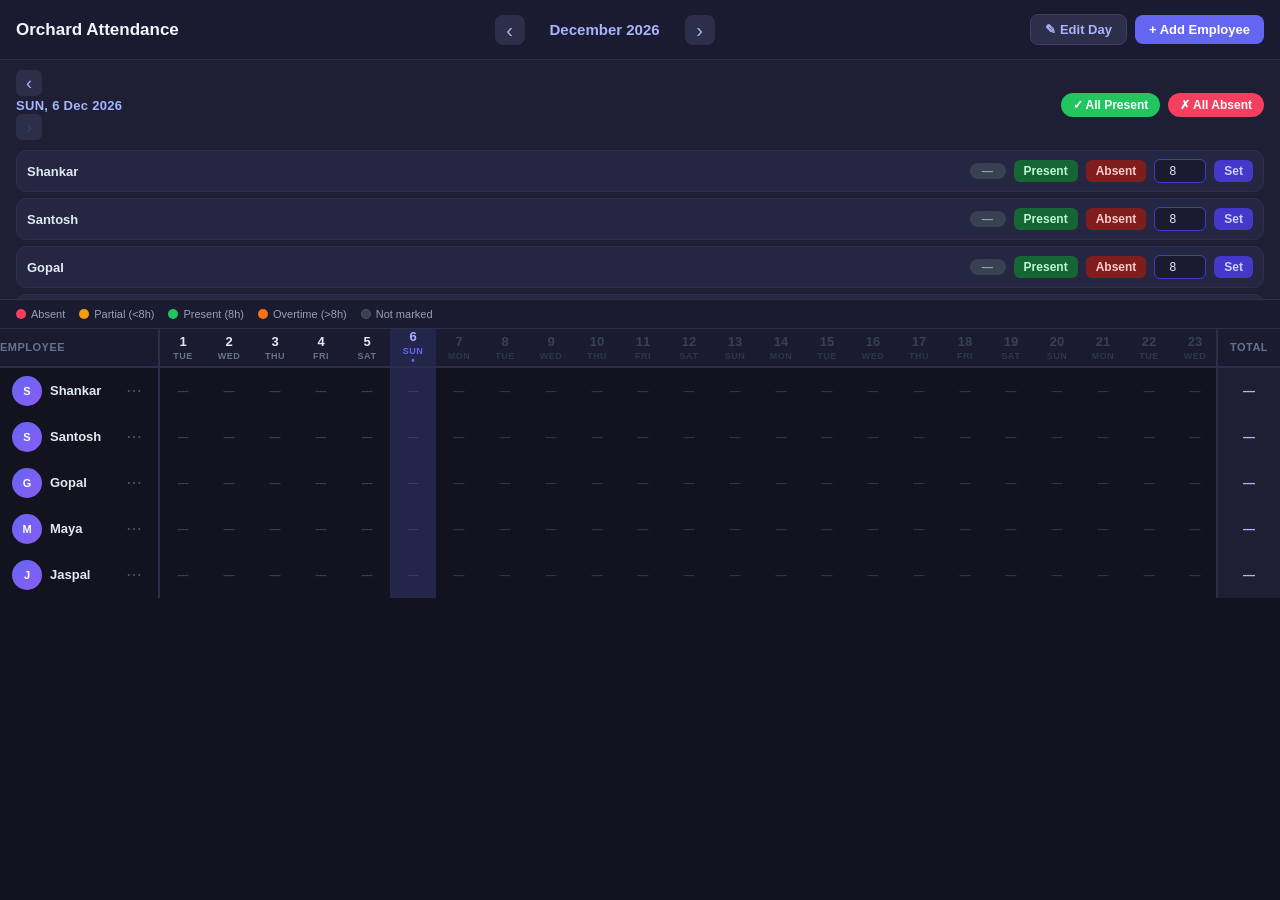
==== commit b4b2650c: "Remove demo seed data — all entries blank by default https://claude.ai/code/session_013kKWSkKbXwjT3s" ====
--- a/attendance-tracker/attendance-tracker-standalone.html
+++ b/attendance-tracker/attendance-tracker-standalone.html
@@ -1259,19 +1259,6 @@
   toastTimer = setTimeout(() => el.classList.remove('show'), 2400);
 }
 
-// ─── Seed demo data (first load only) ─────────────────────────────────────────
-function seedDemo() {
-  if (localStorage.getItem('orchard_seeded_v2')) return;
-  const y = TODAY.getFullYear(), m = TODAY.getMonth();
-  const statuses = [8, 8, 0, 8, 4, 8, 8, 0, 8, 8, 6, 8, 8, 0, 10, 8, 8];
-  S.employees.forEach(emp => {
-    for (let d = 1; d < TODAY.getDate(); d++) {
-      const hrs = statuses[(d + S.employees.indexOf(emp) * 3) % statuses.length];
-      setHrs(emp.id, dk(y, m, d), hrs);
-    }
-  });
-  localStorage.setItem('orchard_seeded_v2', '1');
-}
 
 // ════════════════════════════════════════════════════════════
 // MONTH GRID VIEW
@@ -1951,7 +1938,6 @@
 
 // ─── Init ─────────────────────────────────────────────────────────────────────
 load();
-seedDemo();
 wireEvents();
 renderMonthView();
 
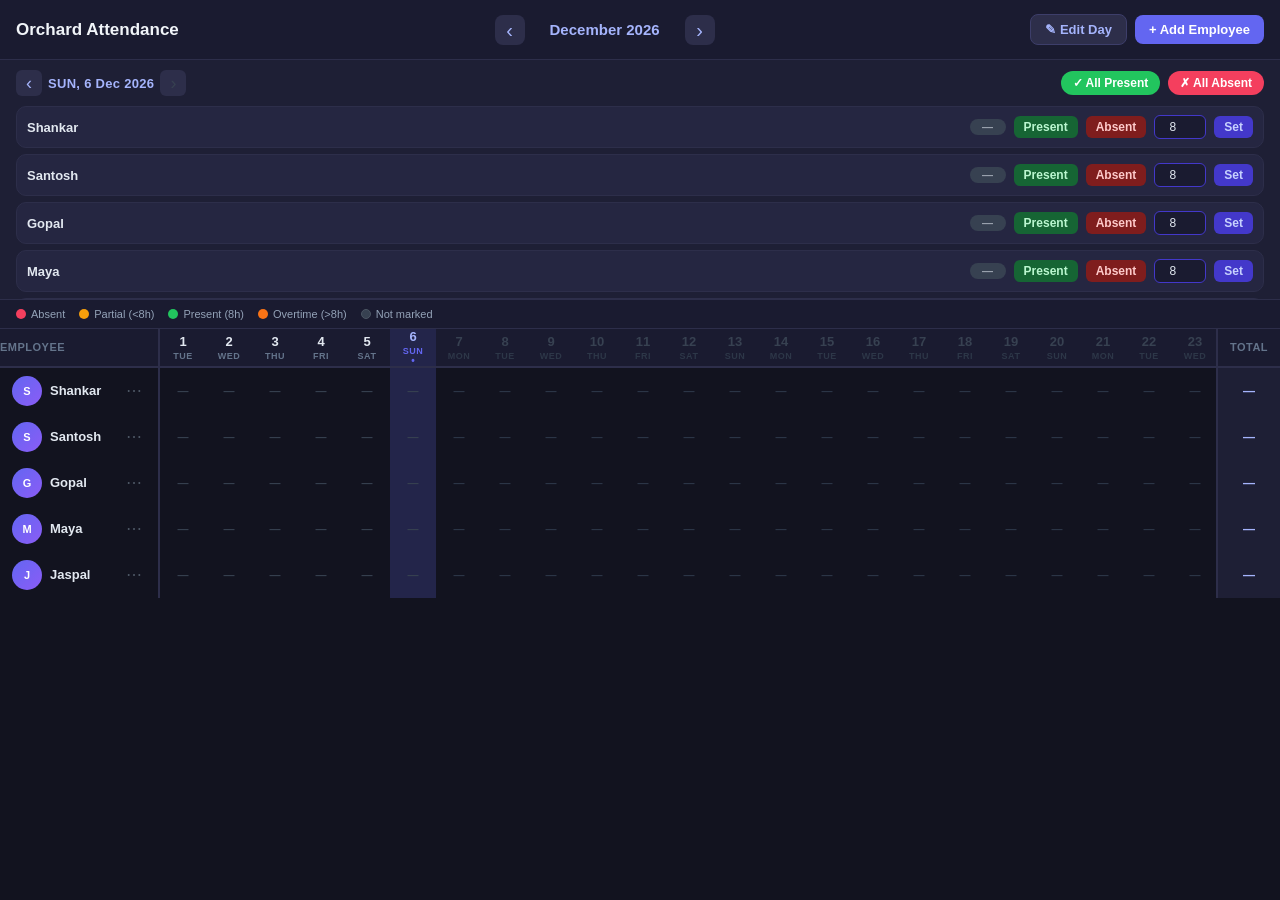
==== commit 2f6a5094: "Layout arrows left/right of date in quick panel Added display:flex to .quick-date-info so the prev/n" ====
--- a/attendance-tracker/attendance-tracker-standalone.html
+++ b/attendance-tracker/attendance-tracker-standalone.html
@@ -152,6 +152,12 @@
 .day-nav-btn:hover:not(:disabled) { background: #3d3e6a; }
 .day-nav-btn:disabled { color: #374151; cursor: default; }
 
+.quick-date-info {
+  display: flex;
+  align-items: center;
+  gap: 6px;
+}
+
 .quick-date-label {
   font-size: 13px;
   font-weight: 700;
@@ -536,6 +542,7 @@
   gap: 16px;
   padding: 20px 20px 16px;
   background: #fff;
+  flex-wrap: wrap;
 }
 
 .ep-avatar {
@@ -564,10 +571,43 @@
   margin-top: 3px;
 }
 
+/* ── Edit button in profile card ── */
+.ep-edit-btn {
+  margin-left: auto;
+  flex-shrink: 0;
+  align-self: flex-start;
+  background: #f3f4f6;
+  border: 1px solid #e5e7eb;
+  color: #6366f1;
+  font-size: 13px;
+  font-weight: 600;
+  padding: 7px 14px;
+  border-radius: 8px;
+  cursor: pointer;
+  transition: background 0.15s;
+  white-space: nowrap;
+}
+.ep-edit-btn:hover { background: #e5e7eb; }
+
+/* ── Wage badge in profile card ── */
+.ep-wage-badge {
+  font-size: 12px;
+  font-weight: 700;
+  color: #16a34a;
+  margin-top: 5px;
+  display: inline-block;
+}
+.ep-wage-unset {
+  color: #9ca3af;
+  font-weight: 400;
+  font-style: italic;
+}
+
 /* ── Stats Row ── */
 .ep-stats-row {
   display: flex;
   align-items: stretch;
+  flex-wrap: wrap;
   margin: 0 16px 14px;
   background: #fff;
   border-radius: 14px;
@@ -596,6 +636,9 @@
   color: #9ca3af;
   text-align: center;
 }
+
+.ep-stat-money { color: #16a34a; }
+.ep-stat-muted { color: #d1d5db; }
 
 .ep-stat-divider {
   width: 1px;
@@ -1003,6 +1046,112 @@
 .toast.show {
   opacity: 1;
   transform: translateX(-50%) translateY(0);
+}
+
+
+/* ══════════════════════════════════════════════════════════
+   MOBILE RESPONSIVE
+══════════════════════════════════════════════════════════ */
+
+/* Fix 100vh on mobile browsers (address bar eats space) */
+@supports (height: 100dvh) {
+  .view { height: 100dvh; }
+}
+
+@media (max-width: 640px) {
+
+  /* ── Header ── */
+  .app-header { padding: 10px 12px; gap: 8px; }
+  .app-title  { font-size: 15px; }
+  .month-label { font-size: 13px; min-width: 110px; }
+  .nav-btn    { width: 28px; height: 28px; font-size: 18px; }
+  .edit-day-btn, .add-emp-btn { padding: 6px 10px; font-size: 12px; }
+
+  /* ── Quick panel ── */
+  .quick-panel    { padding: 8px 12px 10px; max-height: 200px; }
+  .qcard          { padding: 6px 8px; gap: 6px; }
+  .qcard-name     { font-size: 12px; min-width: 70px; }
+  .qbtn           { padding: 5px 8px; font-size: 11px; }
+  .qhrs-input     { width: 46px; font-size: 11px; }
+  .bulk-btn       { padding: 5px 10px; font-size: 11px; }
+  .quick-date-label { font-size: 12px; }
+
+  /* ── Legend ── */
+  .legend-bar { padding: 6px 12px; gap: 10px; }
+  .li         { font-size: 10px; }
+
+  /* ── Grid ── */
+  .th-emp, .td-emp { min-width: 120px; max-width: 160px; }
+  .emp-row-cell    { padding: 6px 8px; gap: 6px; }
+  .emp-av          { width: 26px; height: 26px; font-size: 10px; }
+  .emp-nm          { font-size: 12px; }
+  .emp-menu        { font-size: 14px; }
+  .th-day          { min-width: 36px; padding: 4px 2px; }
+  .th-dnum         { font-size: 11px; }
+  .th-dname        { font-size: 8px; }
+  .td-day          { padding: 9px 2px; font-size: 10px; }
+  .th-total, .td-total { min-width: 46px; font-size: 10px; }
+
+  /* ── Cell popup → bottom sheet on mobile ── */
+  .cell-popup {
+    position: fixed !important;
+    top: auto !important;
+    bottom: 0 !important;
+    left: 0 !important;
+    right: 0 !important;
+    width: 100% !important;
+    min-width: unset;
+    border-radius: 20px 20px 0 0;
+    border-left: none;
+    border-right: none;
+    border-bottom: none;
+  }
+  .cp-btn { padding: 10px 4px; font-size: 13px; }
+  .cp-clear-btn { padding: 10px; font-size: 13px; }
+
+  /* ── Modals ── */
+  .modal { padding: 20px 16px; }
+  .modal-overlay { padding: 16px; align-items: flex-end; }
+  .modal { border-radius: 20px 20px 0 0; max-width: 100%; }
+
+  /* ── Employee view ── */
+  .ep-profile-card { padding: 16px 16px 12px; gap: 12px; }
+  .ep-avatar       { width: 54px; height: 54px; font-size: 18px; }
+  .ep-name         { font-size: 18px; }
+  .ep-stats-row    { margin: 0 12px 12px; }
+  .ep-stat         { padding: 10px 4px; }
+  .ep-stat-num     { font-size: 17px; }
+  .ep-stat-lbl     { font-size: 10px; }
+  .ep-cal-nav      { padding: 8px 14px 4px; }
+  .ep-calendar     { padding: 0 12px 6px; }
+  .ep-cal-grid     { gap: 3px; }
+  .ep-day          { font-size: 12px; }
+  .ep-legend       { padding: 6px 14px 16px; gap: 10px; }
+  .ep-li           { font-size: 11px; }
+
+  /* ── Context menu – full width at bottom on touch ── */
+  .ctx-menu {
+    position: fixed !important;
+    top: auto !important;
+    bottom: 0 !important;
+    left: 0 !important;
+    right: 0 !important;
+    width: 100% !important;
+    min-width: unset;
+    border-radius: 16px 16px 0 0;
+    border-left: none;
+    border-right: none;
+    border-bottom: none;
+  }
+  .ctx-item { padding: 14px 20px; font-size: 15px; }
+}
+
+@media (max-width: 380px) {
+  .app-title    { font-size: 13px; }
+  .month-label  { min-width: 96px; font-size: 12px; }
+  .th-emp, .td-emp { min-width: 100px; }
+  .emp-av       { width: 22px; height: 22px; font-size: 9px; }
+  .ep-stat-num  { font-size: 15px; }
 }
 
 </style>
@@ -1142,9 +1291,35 @@
     </div>
   </div>
 
+  <!-- ══════════════════════════════════════════════════════════════════
+       EDIT EMPLOYEE MODAL
+  ══════════════════════════════════════════════════════════════════ -->
+  <div class="modal-overlay" id="edit-emp-overlay" style="display:none">
+    <div class="modal">
+      <h3 class="modal-title">Edit Employee</h3>
+      <div class="modal-field">
+        <label>Name</label>
+        <input type="text" id="edit-emp-name" placeholder="e.g. Ravi Kumar" autocomplete="off" />
+      </div>
+      <div class="modal-field">
+        <label>Role</label>
+        <input type="text" id="edit-emp-role" placeholder="e.g. Maid, Driver, Cook" autocomplete="off" />
+      </div>
+      <div class="modal-field">
+        <label>Daily Wage (&#8377;)</label>
+        <input type="number" id="edit-emp-wage" placeholder="e.g. 500" min="0" step="1" />
+      </div>
+      <div class="modal-actions">
+        <button class="modal-cancel" id="edit-emp-cancel">Cancel</button>
+        <button class="modal-add"    id="edit-emp-save">Save</button>
+      </div>
+    </div>
+  </div>
+
   <!-- Employee context menu -->
   <div class="ctx-menu" id="ctx-menu" style="display:none">
     <button class="ctx-item" id="ctx-view">&#128100; View Details</button>
+    <button class="ctx-item" id="ctx-edit">&#9998; Edit Name / Role</button>
     <button class="ctx-item ctx-danger" id="ctx-remove">&#128465; Remove Employee</button>
   </div>
 
@@ -1243,6 +1418,10 @@
   if (hrs === null) return '—';
   if (hrs === 0)    return 'Abs';
   return `${hrs}h`;
+}
+
+function fmtMoney(n) {
+  return '\u20B9' + Math.round(n).toLocaleString('en-IN');
 }
 
 function initials(name) {
@@ -1602,21 +1781,30 @@
   const totalDays = dim(y, m);
 
   // ── Calculate stats ───────────────────────────────────────
+  const wage = emp.wage || 0;
   let monthHrs = 0, allTimeHrs = 0;
   let presentCount = 0, absentCount = 0;
+  let monthEarnings = 0, allTimeEarnings = 0;
 
   for (let d = 1; d <= totalDays; d++) {
     const h = getHrs(emp.id, dk(y, m, d));
-    if (h !== null) monthHrs += h;
+    if (h !== null) {
+      monthHrs += h;
+      if (wage && h > 0) monthEarnings += (h / 8) * wage;
+    }
   }
 
   for (const [key, val] of Object.entries(S.attendance)) {
     if (key.startsWith(`${emp.id}|`)) {
       allTimeHrs += val;
-      if (val  > 0) presentCount++;
+      if (val > 0) { presentCount++; if (wage) allTimeEarnings += (val / 8) * wage; }
       if (val === 0) absentCount++;
     }
   }
+
+  const wageLabel      = wage ? `${fmtMoney(wage)}/day` : 'Tap Edit to set wage';
+  const monthEarnStr   = wage ? fmtMoney(monthEarnings)   : '—';
+  const totalEarnStr   = wage ? fmtMoney(allTimeEarnings)  : '—';
 
   // ── Render ────────────────────────────────────────────────
   const content = document.getElementById('emp-view-content');
@@ -1626,7 +1814,9 @@
        <div class="ep-info">
          <h2 class="ep-name">${emp.name}</h2>
          <p class="ep-role">${emp.role}</p>
+         <p class="ep-wage-badge ${wage ? '' : 'ep-wage-unset'}">${wageLabel}</p>
        </div>
+       <button class="ep-edit-btn" id="ep-edit-btn">&#9998; Edit</button>
      </div>
 
      <div class="ep-stats-row">
@@ -1636,8 +1826,13 @@
        </div>
        <div class="ep-stat-divider"></div>
        <div class="ep-stat">
-         <span class="ep-stat-num">${allTimeHrs}h</span>
-         <span class="ep-stat-lbl">All Time</span>
+         <span class="ep-stat-num ${!wage ? 'ep-stat-muted' : 'ep-stat-money'}">${monthEarnStr}</span>
+         <span class="ep-stat-lbl">Month Earned</span>
+       </div>
+       <div class="ep-stat-divider"></div>
+       <div class="ep-stat">
+         <span class="ep-stat-num ${!wage ? 'ep-stat-muted' : 'ep-stat-money'}">${totalEarnStr}</span>
+         <span class="ep-stat-lbl">Total Earned</span>
        </div>
        <div class="ep-stat-divider"></div>
        <div class="ep-stat">
@@ -1711,6 +1906,9 @@
     }
     grid.appendChild(cell);
   }
+
+  // Edit button in profile card
+  document.getElementById('ep-edit-btn').addEventListener('click', () => openEditEmpModal(S.selEmpId));
 
   // Month navigation
   document.getElementById('ep-prev').addEventListener('click', () => {
@@ -1806,6 +2004,47 @@
 
 
 // ════════════════════════════════════════════════════════════
+// EDIT EMPLOYEE NAME / ROLE
+// ════════════════════════════════════════════════════════════
+
+let editEmpId = null;
+
+function openEditEmpModal(empId) {
+  const emp = S.employees.find(e => e.id === empId);
+  if (!emp) return;
+  editEmpId = empId;
+  document.getElementById('edit-emp-name').value = emp.name;
+  document.getElementById('edit-emp-role').value = emp.role;
+  document.getElementById('edit-emp-wage').value = emp.wage || '';
+  document.getElementById('edit-emp-overlay').style.display = 'flex';
+  setTimeout(() => document.getElementById('edit-emp-name').focus(), 80);
+}
+
+function closeEditEmpModal() {
+  document.getElementById('edit-emp-overlay').style.display = 'none';
+  editEmpId = null;
+}
+
+function saveEditEmp() {
+  const name    = document.getElementById('edit-emp-name').value.trim();
+  const role    = document.getElementById('edit-emp-role').value.trim() || 'Worker';
+  const wageRaw = document.getElementById('edit-emp-wage').value;
+  const wage    = wageRaw !== '' ? Math.max(0, Math.round(Number(wageRaw))) : 0;
+  if (!name) { toast('Please enter a name'); return; }
+  const emp = S.employees.find(e => e.id === editEmpId);
+  if (!emp) return;
+  emp.name = name;
+  emp.role = role;
+  emp.wage = wage;
+  save();
+  closeEditEmpModal();
+  if (S.curView === 'employee' && S.selEmpId === editEmpId) renderEmployeeView();
+  else renderMonthView();
+  toast(`Updated: ${name}`);
+}
+
+
+// ════════════════════════════════════════════════════════════
 // REMOVE EMPLOYEE  (context menu)
 // ════════════════════════════════════════════════════════════
 
@@ -1915,8 +2154,27 @@
   document.getElementById('ctx-view').addEventListener('click', () => {
     if (ctxEmpId) openEmployeeView(ctxEmpId);
   });
+  document.getElementById('ctx-edit').addEventListener('click', () => {
+    if (ctxEmpId) { closeCtxMenu(); openEditEmpModal(ctxEmpId); }
+  });
   document.getElementById('ctx-remove').addEventListener('click', () => {
     if (ctxEmpId) removeEmployee(ctxEmpId);
+  });
+
+  // Edit employee modal
+  document.getElementById('edit-emp-cancel').addEventListener('click', closeEditEmpModal);
+  document.getElementById('edit-emp-save').addEventListener('click', saveEditEmp);
+  document.getElementById('edit-emp-overlay').addEventListener('click', e => {
+    if (e.target === document.getElementById('edit-emp-overlay')) closeEditEmpModal();
+  });
+  document.getElementById('edit-emp-name').addEventListener('keydown', e => {
+    if (e.key === 'Enter') document.getElementById('edit-emp-role').focus();
+  });
+  document.getElementById('edit-emp-role').addEventListener('keydown', e => {
+    if (e.key === 'Enter') document.getElementById('edit-emp-wage').focus();
+  });
+  document.getElementById('edit-emp-wage').addEventListener('keydown', e => {
+    if (e.key === 'Enter') saveEditEmp();
   });
 
   // Close context menu on outside click
@@ -1932,6 +2190,7 @@
       closeCtxMenu();
       closeAddEmployeeModal();
       closeEditDayModal();
+      closeEditEmpModal();
     }
   });
 }
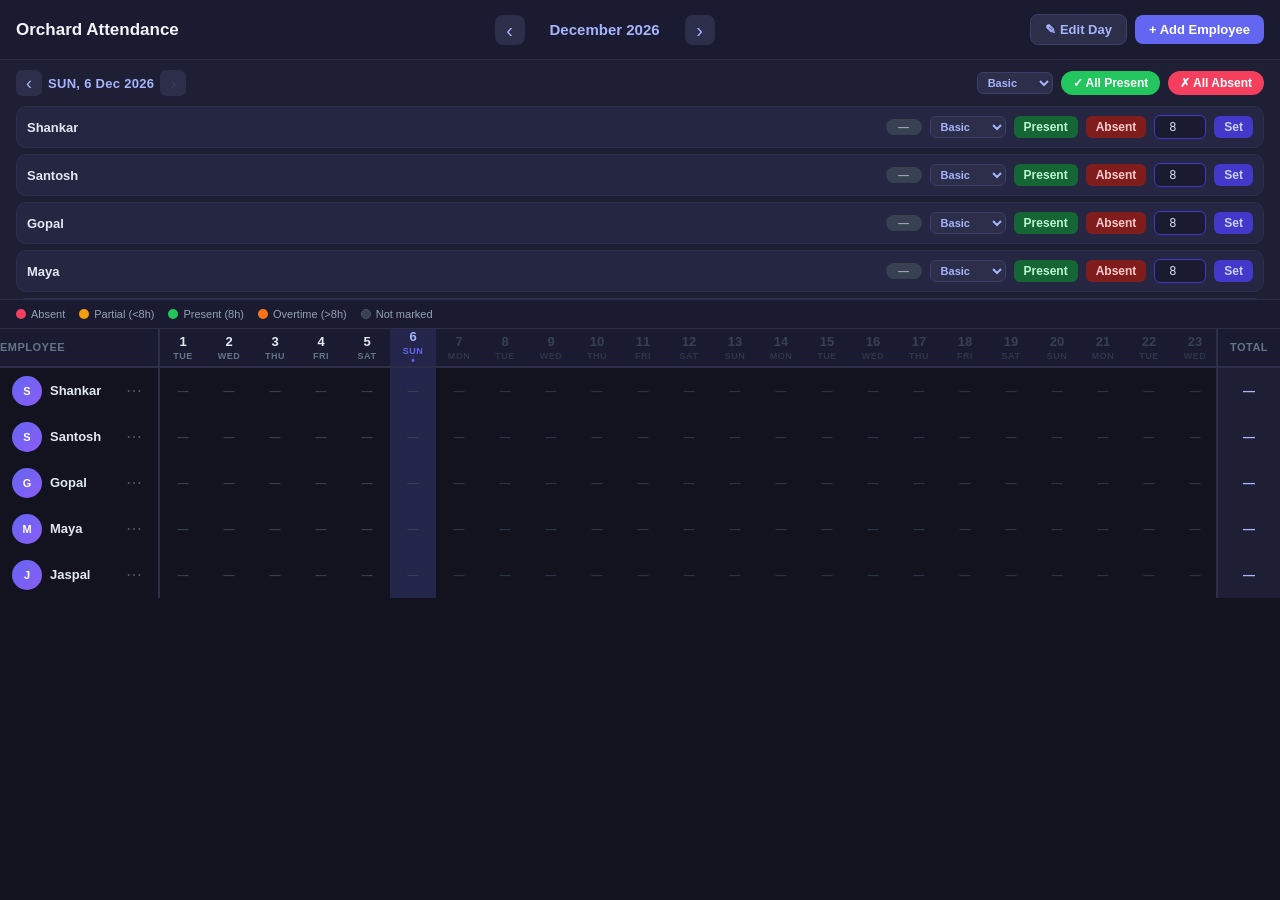
==== commit 1f4ca02c: "Add work type (Basic/Pruning/Netting) with per-type wages - Attendance entries now store { hours, ty" ====
--- a/attendance-tracker/attendance-tracker-standalone.html
+++ b/attendance-tracker/attendance-tracker-standalone.html
@@ -165,8 +165,23 @@
   letter-spacing: 0.3px;
 }
 
+/* Work type selector (quick panel + bulk actions) */
+.qtype-sel {
+  background: #2d2e4a;
+  border: 1px solid #3d3e6a;
+  color: #a5b4fc;
+  font-size: 11px;
+  font-weight: 600;
+  padding: 3px 6px;
+  border-radius: 6px;
+  cursor: pointer;
+  outline: none;
+  flex-shrink: 0;
+}
+
 .bulk-actions {
   display: flex;
+  align-items: center;
   gap: 8px;
 }
 
@@ -826,6 +841,39 @@
 }
 .cp-close:hover { color: #e2e8f0; }
 
+/* Cell popup work type row */
+.cp-type-row {
+  display: flex;
+  align-items: center;
+  gap: 8px;
+}
+
+.cp-type-label {
+  font-size: 11px;
+  color: #94a3b8;
+  flex-shrink: 0;
+}
+
+.cp-type-btns {
+  display: flex;
+  gap: 4px;
+  flex-wrap: wrap;
+}
+
+.cp-type-btn {
+  padding: 4px 10px;
+  border: 1px solid #3d3e6a;
+  border-radius: 6px;
+  background: transparent;
+  color: #94a3b8;
+  font-size: 11px;
+  font-weight: 600;
+  cursor: pointer;
+  transition: all 0.15s;
+}
+.cp-type-btn:hover { background: #2d2e4a; color: #e2e8f0; }
+.cp-type-btn.active { background: #4338ca; border-color: #6366f1; color: #c7d2fe; }
+
 .cp-body {
   padding: 12px 14px 14px;
   display: flex;
@@ -939,6 +987,68 @@
   color: #64748b;
   margin-bottom: 16px;
   line-height: 1.5;
+}
+
+/* Wages grid in edit modal */
+.wages-grid {
+  display: flex;
+  flex-direction: column;
+  gap: 8px;
+  margin-top: 4px;
+}
+
+.wage-row {
+  display: flex;
+  align-items: center;
+  gap: 8px;
+}
+
+.wage-type-lbl {
+  font-size: 12px;
+  color: #94a3b8;
+  min-width: 58px;
+  font-weight: 500;
+}
+
+.wage-row input {
+  flex: 1;
+  padding: 8px 10px;
+  border-radius: 8px;
+  border: 1px solid #3d3e6a;
+  background: #12131f;
+  color: #e2e8f0;
+  font-size: 13px;
+  outline: none;
+  transition: border-color 0.2s;
+}
+.wage-row input:focus { border-color: #6366f1; }
+
+/* Employee view wages display */
+.ep-wages {
+  display: flex;
+  flex-wrap: wrap;
+  gap: 8px;
+  margin-top: 5px;
+}
+
+.ep-wage-item {
+  font-size: 11px;
+  color: #16a34a;
+  font-weight: 600;
+  display: flex;
+  align-items: center;
+  gap: 3px;
+}
+
+.ep-wage-type {
+  color: #6b7280;
+  font-weight: 500;
+}
+
+.ep-wages-unset {
+  font-size: 12px;
+  color: #9ca3af;
+  font-style: italic;
 }
 
 .modal-field input {
@@ -1186,6 +1296,11 @@
           <button class="day-nav-btn" id="qd-next" style="display:none">&#8250;</button>
         </div>
         <div class="bulk-actions" id="bulk-actions" style="display:none">
+          <select id="bulk-type-sel" class="qtype-sel">
+            <option value="basic">Basic</option>
+            <option value="pruning">Pruning</option>
+            <option value="netting">Netting</option>
+          </select>
           <button class="bulk-btn bulk-present" id="bulk-present">&#10003; All Present</button>
           <button class="bulk-btn bulk-absent"  id="bulk-absent">&#10007; All Absent</button>
         </div>
@@ -1238,6 +1353,14 @@
       <button class="cp-close" id="cp-close">&times;</button>
     </div>
     <div class="cp-body">
+      <div class="cp-type-row">
+        <span class="cp-type-label">Work type:</span>
+        <div class="cp-type-btns" id="cp-type-btns">
+          <button class="cp-type-btn active" data-type="basic">Basic</button>
+          <button class="cp-type-btn" data-type="pruning">Pruning</button>
+          <button class="cp-type-btn" data-type="netting">Netting</button>
+        </div>
+      </div>
       <div class="cp-quick-row">
         <button class="cp-btn cp-present" id="cp-present">&#10003; Present (8h)</button>
         <button class="cp-btn cp-absent"  id="cp-absent">&#10007; Absent (0h)</button>
@@ -1306,8 +1429,21 @@
         <input type="text" id="edit-emp-role" placeholder="e.g. Maid, Driver, Cook" autocomplete="off" />
       </div>
       <div class="modal-field">
-        <label>Daily Wage (&#8377;)</label>
-        <input type="number" id="edit-emp-wage" placeholder="e.g. 500" min="0" step="1" />
+        <label>Daily Wages (&#8377;)</label>
+        <div class="wages-grid">
+          <div class="wage-row">
+            <span class="wage-type-lbl">Basic</span>
+            <input type="number" id="edit-emp-wage-basic" placeholder="e.g. 500" min="0" step="1" />
+          </div>
+          <div class="wage-row">
+            <span class="wage-type-lbl">Pruning</span>
+            <input type="number" id="edit-emp-wage-pruning" placeholder="e.g. 700" min="0" step="1" />
+          </div>
+          <div class="wage-row">
+            <span class="wage-type-lbl">Netting</span>
+            <input type="number" id="edit-emp-wage-netting" placeholder="e.g. 600" min="0" step="1" />
+          </div>
+        </div>
       </div>
       <div class="modal-actions">
         <button class="modal-cancel" id="edit-emp-cancel">Cancel</button>
@@ -1332,6 +1468,11 @@
 const MONTHS      = ['January','February','March','April','May','June',
                      'July','August','September','October','November','December'];
 const DAYS_SHORT  = ['SUN','MON','TUE','WED','THU','FRI','SAT'];
+const WORK_TYPES  = [
+  { key: 'basic',   label: 'Basic'   },
+  { key: 'pruning', label: 'Pruning' },
+  { key: 'netting', label: 'Netting' },
+];
 
 // ─── State ───────────────────────────────────────────────────────────────────
 let S = {
@@ -1356,6 +1497,7 @@
 let popupEmpId = null;
 let popupDay   = null;
 let popupView  = 'month';         // which view opened the popup
+let popupType  = 'basic';         // selected work type in cell popup
 let ctxEmpId   = null;
 
 // ─── Persistence ─────────────────────────────────────────────────────────────
@@ -1382,15 +1524,39 @@
 }
 function ak(empId, dateStr) { return `${empId}|${dateStr}`; }
 
+// Returns { hours, type } or null. Migrates legacy number values on read.
+function getEntry(empId, dateStr) {
+  const v = S.attendance[ak(empId, dateStr)];
+  if (v === undefined) return null;
+  if (typeof v === 'number') return { hours: v, type: 'basic' };
+  return v;
+}
+
 function getHrs(empId, dateStr) {
-  const v = S.attendance[ak(empId, dateStr)];
-  return v === undefined ? null : v;
-}
-
-function setHrs(empId, dateStr, hours) {
-  if (hours === null) delete S.attendance[ak(empId, dateStr)];
-  else S.attendance[ak(empId, dateStr)] = Number(hours);
+  const e = getEntry(empId, dateStr);
+  return e === null ? null : e.hours;
+}
+
+function setHrs(empId, dateStr, hours, type) {
+  if (hours === null) {
+    delete S.attendance[ak(empId, dateStr)];
+  } else {
+    const existing = getEntry(empId, dateStr);
+    S.attendance[ak(empId, dateStr)] = {
+      hours: Number(hours),
+      type: type || (existing ? existing.type : 'basic'),
+    };
+  }
   save();
+}
+
+// Returns the configured daily wage for a given work type (with legacy fallback).
+function getWage(emp, type) {
+  const wages = emp.wages || {};
+  const key   = type || 'basic';
+  if (wages[key]) return wages[key];
+  if (key === 'basic') return emp.wage || 0;
+  return 0;
 }
 
 // ─── Date Helpers ─────────────────────────────────────────────────────────────
@@ -1588,7 +1754,8 @@
   listEl.innerHTML = '';
 
   S.employees.forEach(emp => {
-    const hrs    = getHrs(emp.id, dateStr);
+    const entry  = getEntry(emp.id, dateStr);
+    const hrs    = entry ? entry.hours : null;
     const status = statusOf(hrs);
 
     const card = document.createElement('div');
@@ -1599,32 +1766,42 @@
         `<span class="qcard-name">${emp.name}</span>` +
         `<span class="qcard-future">Future date – cannot mark</span>`;
     } else {
-      const defHrs = (hrs !== null && hrs !== 0 && hrs !== 8) ? hrs : 8;
+      const defHrs  = (hrs !== null && hrs !== 0 && hrs !== 8) ? hrs : 8;
+      const defType = entry ? entry.type : 'basic';
+      const typeOpts = WORK_TYPES.map(t =>
+        `<option value="${t.key}"${t.key === defType ? ' selected' : ''}>${t.label}</option>`
+      ).join('');
+
       card.innerHTML =
         `<span class="qcard-name">${emp.name}</span>` +
         `<span class="qcard-badge badge-${status}">${hrsLabel(hrs)}</span>` +
+        `<select class="qtype-sel">${typeOpts}</select>` +
         `<button class="qbtn qbtn-present" data-emp="${emp.id}">Present</button>` +
         `<button class="qbtn qbtn-absent"  data-emp="${emp.id}">Absent</button>` +
         `<input  class="qhrs-input" type="number" min="0" max="24" step="0.5" value="${defHrs}" />` +
         `<button class="qbtn qbtn-set"     data-emp="${emp.id}">Set</button>`;
 
-      const inp = card.querySelector('.qhrs-input');
+      const inp     = card.querySelector('.qhrs-input');
+      const typeSel = card.querySelector('.qtype-sel');
+
       card.querySelector('.qbtn-present').addEventListener('click', () => {
-        setHrs(emp.id, dateStr, 8);
+        const wt = typeSel.value;
+        setHrs(emp.id, dateStr, 8, wt);
         renderMonthView();
-        toast(`${emp.name}: Present (8h)`);
+        toast(`${emp.name}: Present (8h) – ${WORK_TYPES.find(t => t.key === wt).label}`);
       });
       card.querySelector('.qbtn-absent').addEventListener('click', () => {
-        setHrs(emp.id, dateStr, 0);
+        setHrs(emp.id, dateStr, 0, typeSel.value);
         renderMonthView();
         toast(`${emp.name}: Absent`);
       });
       card.querySelector('.qbtn-set').addEventListener('click', () => {
-        const v = parseFloat(inp.value);
+        const v  = parseFloat(inp.value);
+        const wt = typeSel.value;
         if (isNaN(v) || v < 0 || v > 24) { toast('Enter hours between 0 and 24'); return; }
-        setHrs(emp.id, dateStr, v);
+        setHrs(emp.id, dateStr, v, wt);
         renderMonthView();
-        toast(`${emp.name}: ${v}h`);
+        toast(`${emp.name}: ${v}h – ${WORK_TYPES.find(t => t.key === wt).label}`);
       });
     }
 
@@ -1660,13 +1837,15 @@
 }
 
 // ─── Mark All for selected day ────────────────────────────────────────────────
-function markAllForDay(type) {
+function markAllForDay(type, workType) {
   if (!S.selDay) return;
   const dateStr = dk(S.viewYear, S.viewMonth, S.selDay);
   const hrs     = type === 'present' ? 8 : 0;
-  S.employees.forEach(emp => setHrs(emp.id, dateStr, hrs));
+  const wt      = workType || 'basic';
+  S.employees.forEach(emp => setHrs(emp.id, dateStr, hrs, wt));
   renderMonthView();
-  toast(type === 'present' ? 'All marked Present (8h)' : 'All marked Absent');
+  const wtLabel = WORK_TYPES.find(t => t.key === wt)?.label || 'Basic';
+  toast(type === 'present' ? `All Present (8h) – ${wtLabel}` : 'All marked Absent');
 }
 
 // ─── Month navigation (month view) ───────────────────────────────────────────
@@ -1694,13 +1873,20 @@
   const y  = S.curView === 'month' ? S.viewYear  : S.empViewYear;
   const m  = S.curView === 'month' ? S.viewMonth : S.empViewMonth;
   const dateStr = dk(y, m, day);
-  const hrs     = getHrs(empId, dateStr);
+  const entry   = getEntry(empId, dateStr);
+  const hrs     = entry ? entry.hours : null;
+  popupType     = entry ? entry.type  : 'basic';
   const emp     = S.employees.find(e => e.id === empId);
   const dayName = DAYS_SHORT[dow(y, m, day)];
 
   document.getElementById('cp-title').textContent =
     `${emp.name} – ${dayName} ${day} ${MONTHS[m].slice(0,3)} ${y}`;
   document.getElementById('cp-hours').value = hrs !== null ? hrs : 8;
+
+  // Highlight the correct type button
+  document.querySelectorAll('.cp-type-btn').forEach(btn => {
+    btn.classList.toggle('active', btn.dataset.type === popupType);
+  });
 
   const popup   = document.getElementById('cell-popup');
   const overlay = document.getElementById('popup-overlay');
@@ -1738,7 +1924,7 @@
   const dateStr = dk(y, m, popupDay);
   const emp = S.employees.find(e => e.id === popupEmpId);
 
-  setHrs(popupEmpId, dateStr, hrs);
+  setHrs(popupEmpId, dateStr, hrs, hrs === null ? undefined : popupType);
   closeCellPopup();
 
   const label = hrs === null ? 'Cleared' : hrs === 0 ? 'Absent' : `${hrs}h`;
@@ -1781,30 +1967,42 @@
   const totalDays = dim(y, m);
 
   // ── Calculate stats ───────────────────────────────────────
-  const wage = emp.wage || 0;
+  const wages = emp.wages || (emp.wage ? { basic: emp.wage } : {});
+  const hasWages = Object.values(wages).some(v => v > 0);
   let monthHrs = 0, allTimeHrs = 0;
   let presentCount = 0, absentCount = 0;
   let monthEarnings = 0, allTimeEarnings = 0;
 
   for (let d = 1; d <= totalDays; d++) {
-    const h = getHrs(emp.id, dk(y, m, d));
-    if (h !== null) {
-      monthHrs += h;
-      if (wage && h > 0) monthEarnings += (h / 8) * wage;
+    const entry = getEntry(emp.id, dk(y, m, d));
+    if (entry !== null) {
+      monthHrs += entry.hours;
+      const w = getWage(emp, entry.type);
+      if (w && entry.hours > 0) monthEarnings += (entry.hours / 8) * w;
     }
   }
 
   for (const [key, val] of Object.entries(S.attendance)) {
     if (key.startsWith(`${emp.id}|`)) {
-      allTimeHrs += val;
-      if (val > 0) { presentCount++; if (wage) allTimeEarnings += (val / 8) * wage; }
-      if (val === 0) absentCount++;
+      const entry = typeof val === 'number' ? { hours: val, type: 'basic' } : val;
+      allTimeHrs += entry.hours;
+      if (entry.hours > 0) {
+        presentCount++;
+        const w = getWage(emp, entry.type);
+        if (w) allTimeEarnings += (entry.hours / 8) * w;
+      }
+      if (entry.hours === 0) absentCount++;
     }
   }
 
-  const wageLabel      = wage ? `${fmtMoney(wage)}/day` : 'Tap Edit to set wage';
-  const monthEarnStr   = wage ? fmtMoney(monthEarnings)   : '—';
-  const totalEarnStr   = wage ? fmtMoney(allTimeEarnings)  : '—';
+  const wagesDisplayHtml = hasWages
+    ? WORK_TYPES.filter(t => wages[t.key] > 0)
+        .map(t => `<span class="ep-wage-item"><span class="ep-wage-type">${t.label}:</span> ${fmtMoney(wages[t.key])}/day</span>`)
+        .join('')
+    : '<span class="ep-wages-unset">Tap Edit to set wages</span>';
+
+  const monthEarnStr  = hasWages ? fmtMoney(monthEarnings)  : '—';
+  const totalEarnStr  = hasWages ? fmtMoney(allTimeEarnings) : '—';
 
   // ── Render ────────────────────────────────────────────────
   const content = document.getElementById('emp-view-content');
@@ -1814,7 +2012,7 @@
        <div class="ep-info">
          <h2 class="ep-name">${emp.name}</h2>
          <p class="ep-role">${emp.role}</p>
-         <p class="ep-wage-badge ${wage ? '' : 'ep-wage-unset'}">${wageLabel}</p>
+         <div class="ep-wages">${wagesDisplayHtml}</div>
        </div>
        <button class="ep-edit-btn" id="ep-edit-btn">&#9998; Edit</button>
      </div>
@@ -1826,12 +2024,12 @@
        </div>
        <div class="ep-stat-divider"></div>
        <div class="ep-stat">
-         <span class="ep-stat-num ${!wage ? 'ep-stat-muted' : 'ep-stat-money'}">${monthEarnStr}</span>
+         <span class="ep-stat-num ${!hasWages ? 'ep-stat-muted' : 'ep-stat-money'}">${monthEarnStr}</span>
          <span class="ep-stat-lbl">Month Earned</span>
        </div>
        <div class="ep-stat-divider"></div>
        <div class="ep-stat">
-         <span class="ep-stat-num ${!wage ? 'ep-stat-muted' : 'ep-stat-money'}">${totalEarnStr}</span>
+         <span class="ep-stat-num ${!hasWages ? 'ep-stat-muted' : 'ep-stat-money'}">${totalEarnStr}</span>
          <span class="ep-stat-lbl">Total Earned</span>
        </div>
        <div class="ep-stat-divider"></div>
@@ -2015,7 +2213,10 @@
   editEmpId = empId;
   document.getElementById('edit-emp-name').value = emp.name;
   document.getElementById('edit-emp-role').value = emp.role;
-  document.getElementById('edit-emp-wage').value = emp.wage || '';
+  const wages = emp.wages || (emp.wage ? { basic: emp.wage } : {});
+  document.getElementById('edit-emp-wage-basic').value   = wages.basic   || '';
+  document.getElementById('edit-emp-wage-pruning').value = wages.pruning || '';
+  document.getElementById('edit-emp-wage-netting').value = wages.netting || '';
   document.getElementById('edit-emp-overlay').style.display = 'flex';
   setTimeout(() => document.getElementById('edit-emp-name').focus(), 80);
 }
@@ -2026,16 +2227,26 @@
 }
 
 function saveEditEmp() {
-  const name    = document.getElementById('edit-emp-name').value.trim();
-  const role    = document.getElementById('edit-emp-role').value.trim() || 'Worker';
-  const wageRaw = document.getElementById('edit-emp-wage').value;
-  const wage    = wageRaw !== '' ? Math.max(0, Math.round(Number(wageRaw))) : 0;
+  const name = document.getElementById('edit-emp-name').value.trim();
+  const role = document.getElementById('edit-emp-role').value.trim() || 'Worker';
   if (!name) { toast('Please enter a name'); return; }
+
+  const parseW = id => {
+    const raw = document.getElementById(id).value;
+    return raw !== '' ? Math.max(0, Math.round(Number(raw))) : 0;
+  };
+  const wages = {
+    basic:   parseW('edit-emp-wage-basic'),
+    pruning: parseW('edit-emp-wage-pruning'),
+    netting: parseW('edit-emp-wage-netting'),
+  };
+
   const emp = S.employees.find(e => e.id === editEmpId);
   if (!emp) return;
-  emp.name = name;
-  emp.role = role;
-  emp.wage = wage;
+  emp.name  = name;
+  emp.role  = role;
+  emp.wages = wages;
+  delete emp.wage;
   save();
   closeEditEmpModal();
   if (S.curView === 'employee' && S.selEmpId === editEmpId) renderEmployeeView();
@@ -2131,8 +2342,24 @@
   });
 
   // Bulk mark
-  document.getElementById('bulk-present').addEventListener('click', () => markAllForDay('present'));
-  document.getElementById('bulk-absent').addEventListener('click',  () => markAllForDay('absent'));
+  document.getElementById('bulk-present').addEventListener('click', () => {
+    const wt = document.getElementById('bulk-type-sel').value;
+    markAllForDay('present', wt);
+  });
+  document.getElementById('bulk-absent').addEventListener('click', () => {
+    const wt = document.getElementById('bulk-type-sel').value;
+    markAllForDay('absent', wt);
+  });
+
+  // Work type buttons in cell popup
+  document.querySelectorAll('.cp-type-btn').forEach(btn => {
+    btn.addEventListener('click', () => {
+      popupType = btn.dataset.type;
+      document.querySelectorAll('.cp-type-btn').forEach(b =>
+        b.classList.toggle('active', b === btn)
+      );
+    });
+  });
 
   // Cell popup actions
   document.getElementById('cp-close').addEventListener('click', closeCellPopup);
@@ -2171,9 +2398,15 @@
     if (e.key === 'Enter') document.getElementById('edit-emp-role').focus();
   });
   document.getElementById('edit-emp-role').addEventListener('keydown', e => {
-    if (e.key === 'Enter') document.getElementById('edit-emp-wage').focus();
-  });
-  document.getElementById('edit-emp-wage').addEventListener('keydown', e => {
+    if (e.key === 'Enter') document.getElementById('edit-emp-wage-basic').focus();
+  });
+  document.getElementById('edit-emp-wage-basic').addEventListener('keydown', e => {
+    if (e.key === 'Enter') document.getElementById('edit-emp-wage-pruning').focus();
+  });
+  document.getElementById('edit-emp-wage-pruning').addEventListener('keydown', e => {
+    if (e.key === 'Enter') document.getElementById('edit-emp-wage-netting').focus();
+  });
+  document.getElementById('edit-emp-wage-netting').addEventListener('keydown', e => {
     if (e.key === 'Enter') saveEditEmp();
   });
 
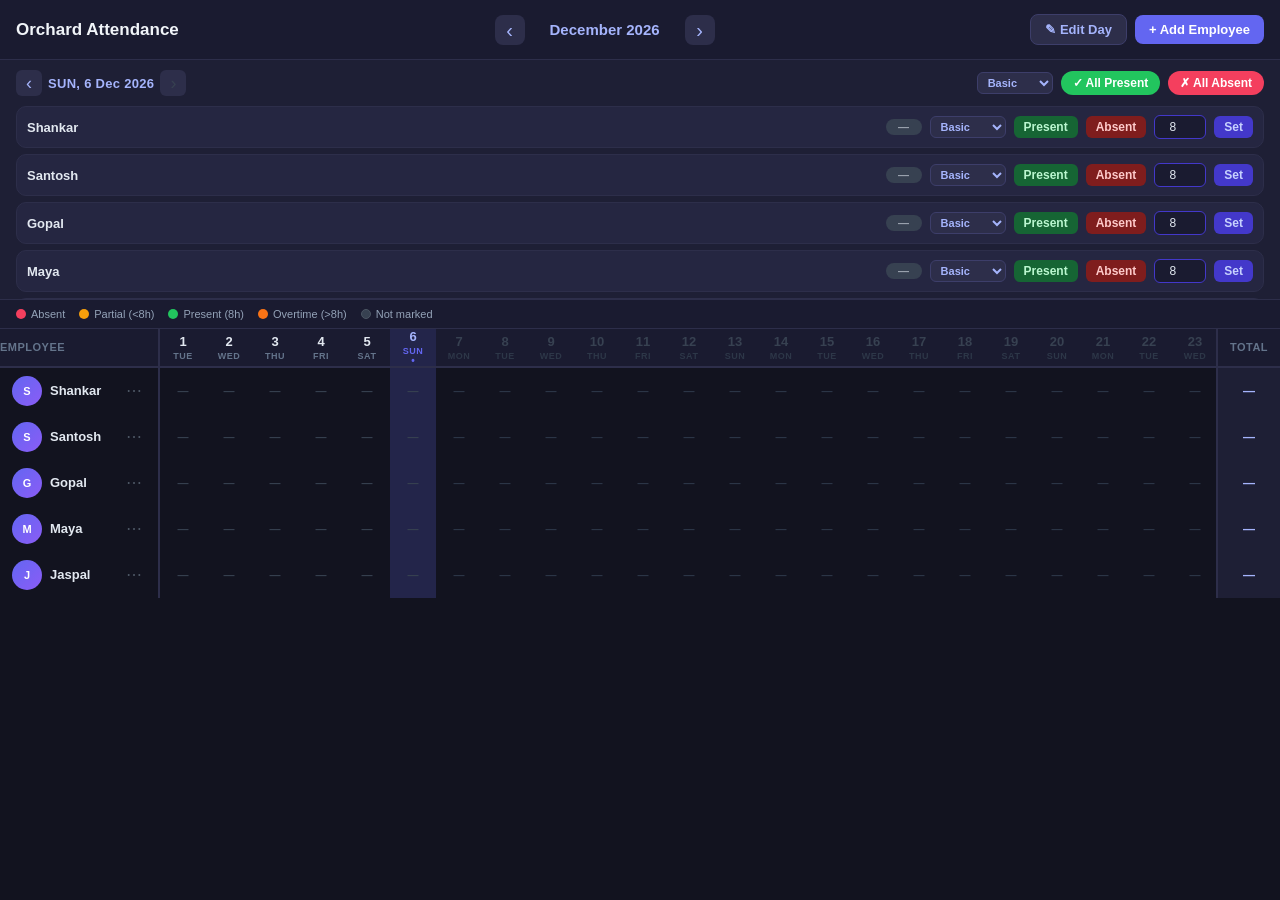
==== commit 83505fc6: "Fix 3 bugs found in static analysis - getWage(): use !== undefined instead of truthy check so that a" ====
--- a/attendance-tracker/attendance-tracker-standalone.html
+++ b/attendance-tracker/attendance-tracker-standalone.html
@@ -1554,8 +1554,8 @@
 function getWage(emp, type) {
   const wages = emp.wages || {};
   const key   = type || 'basic';
-  if (wages[key]) return wages[key];
-  if (key === 'basic') return emp.wage || 0;
+  if (wages[key] !== undefined) return wages[key];
+  if (key === 'basic') return emp.wage || 0;  // backward compat for old single-wage field
   return 0;
 }
 
@@ -1788,7 +1788,7 @@
         const wt = typeSel.value;
         setHrs(emp.id, dateStr, 8, wt);
         renderMonthView();
-        toast(`${emp.name}: Present (8h) – ${WORK_TYPES.find(t => t.key === wt).label}`);
+        toast(`${emp.name}: Present (8h) – ${WORK_TYPES.find(t => t.key === wt)?.label || wt}`);
       });
       card.querySelector('.qbtn-absent').addEventListener('click', () => {
         setHrs(emp.id, dateStr, 0, typeSel.value);
@@ -1801,7 +1801,7 @@
         if (isNaN(v) || v < 0 || v > 24) { toast('Enter hours between 0 and 24'); return; }
         setHrs(emp.id, dateStr, v, wt);
         renderMonthView();
-        toast(`${emp.name}: ${v}h – ${WORK_TYPES.find(t => t.key === wt).label}`);
+        toast(`${emp.name}: ${v}h – ${WORK_TYPES.find(t => t.key === wt)?.label || wt}`);
       });
     }
 
@@ -1877,6 +1877,7 @@
   const hrs     = entry ? entry.hours : null;
   popupType     = entry ? entry.type  : 'basic';
   const emp     = S.employees.find(e => e.id === empId);
+  if (!emp) return;
   const dayName = DAYS_SHORT[dow(y, m, day)];
 
   document.getElementById('cp-title').textContent =
@@ -1923,6 +1924,7 @@
   const m = popupView === 'month' ? S.viewMonth : S.empViewMonth;
   const dateStr = dk(y, m, popupDay);
   const emp = S.employees.find(e => e.id === popupEmpId);
+  if (!emp) { closeCellPopup(); return; }
 
   setHrs(popupEmpId, dateStr, hrs, hrs === null ? undefined : popupType);
   closeCellPopup();
